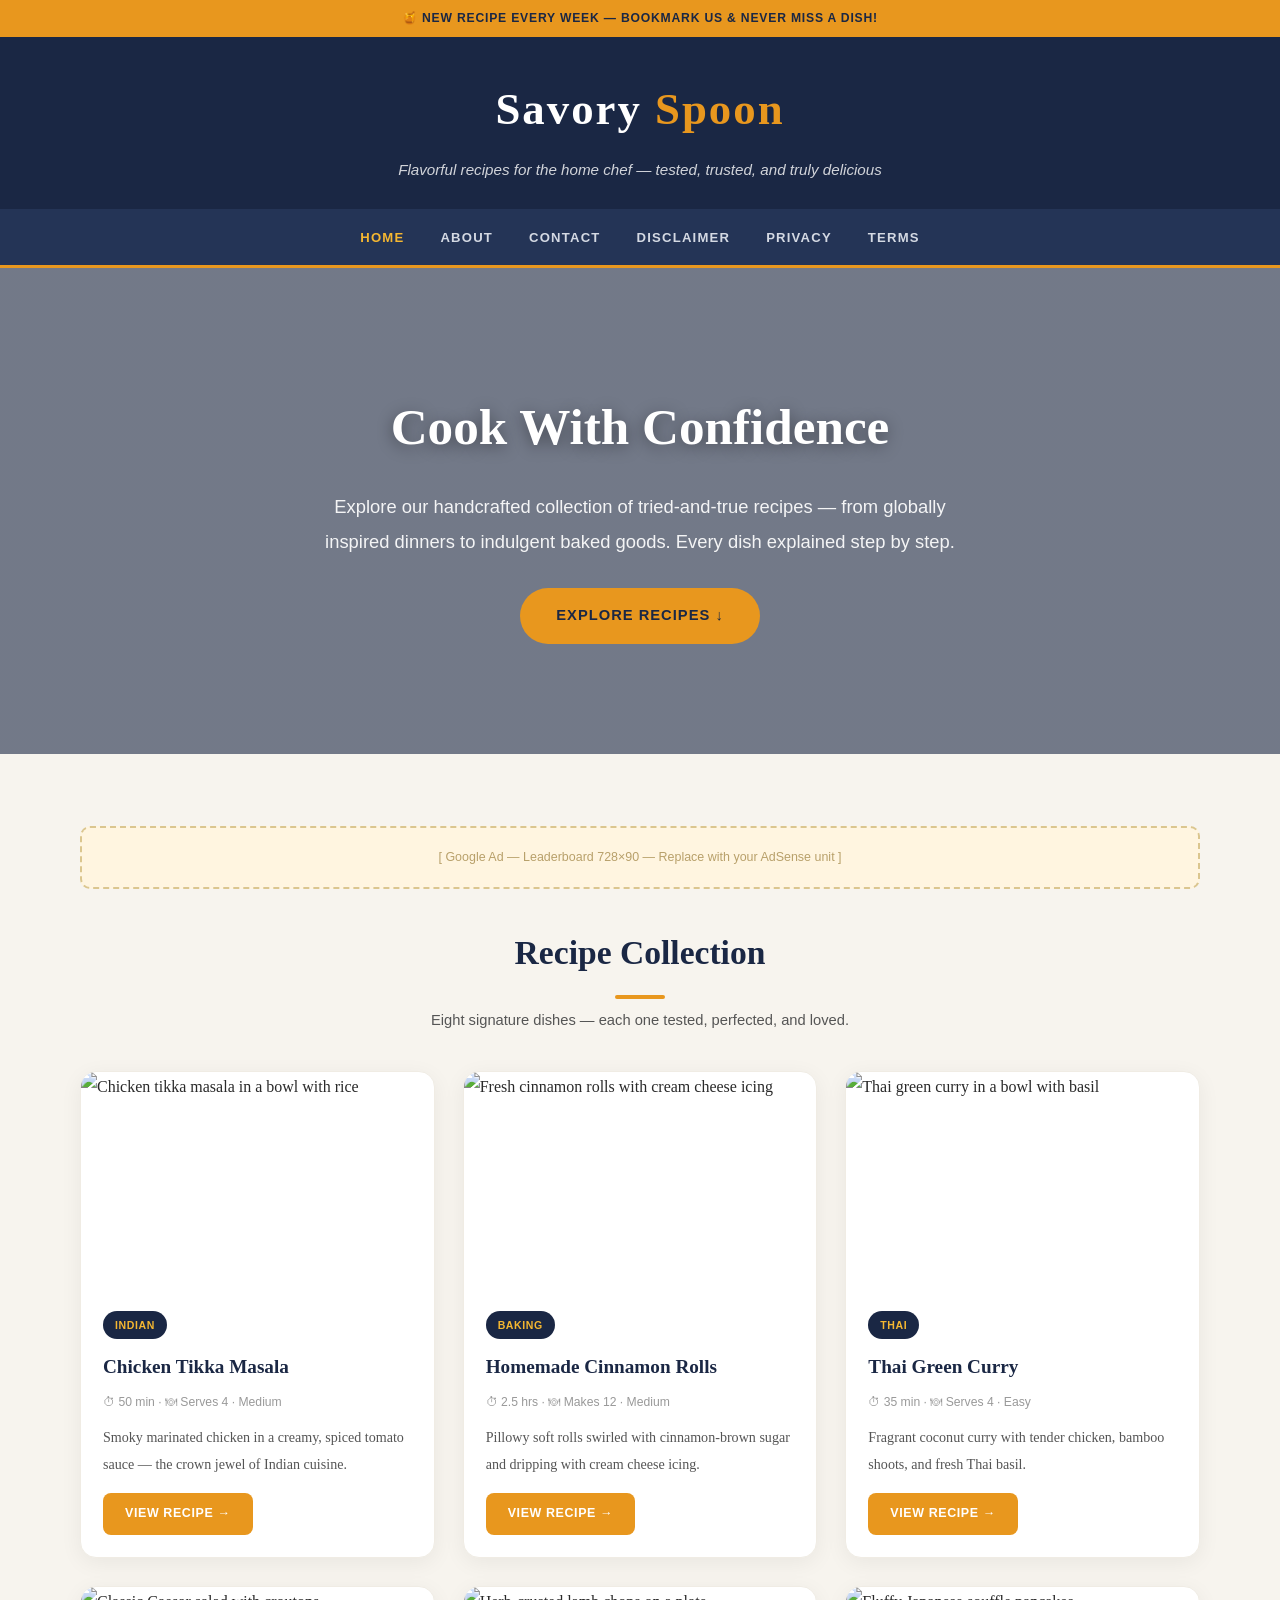
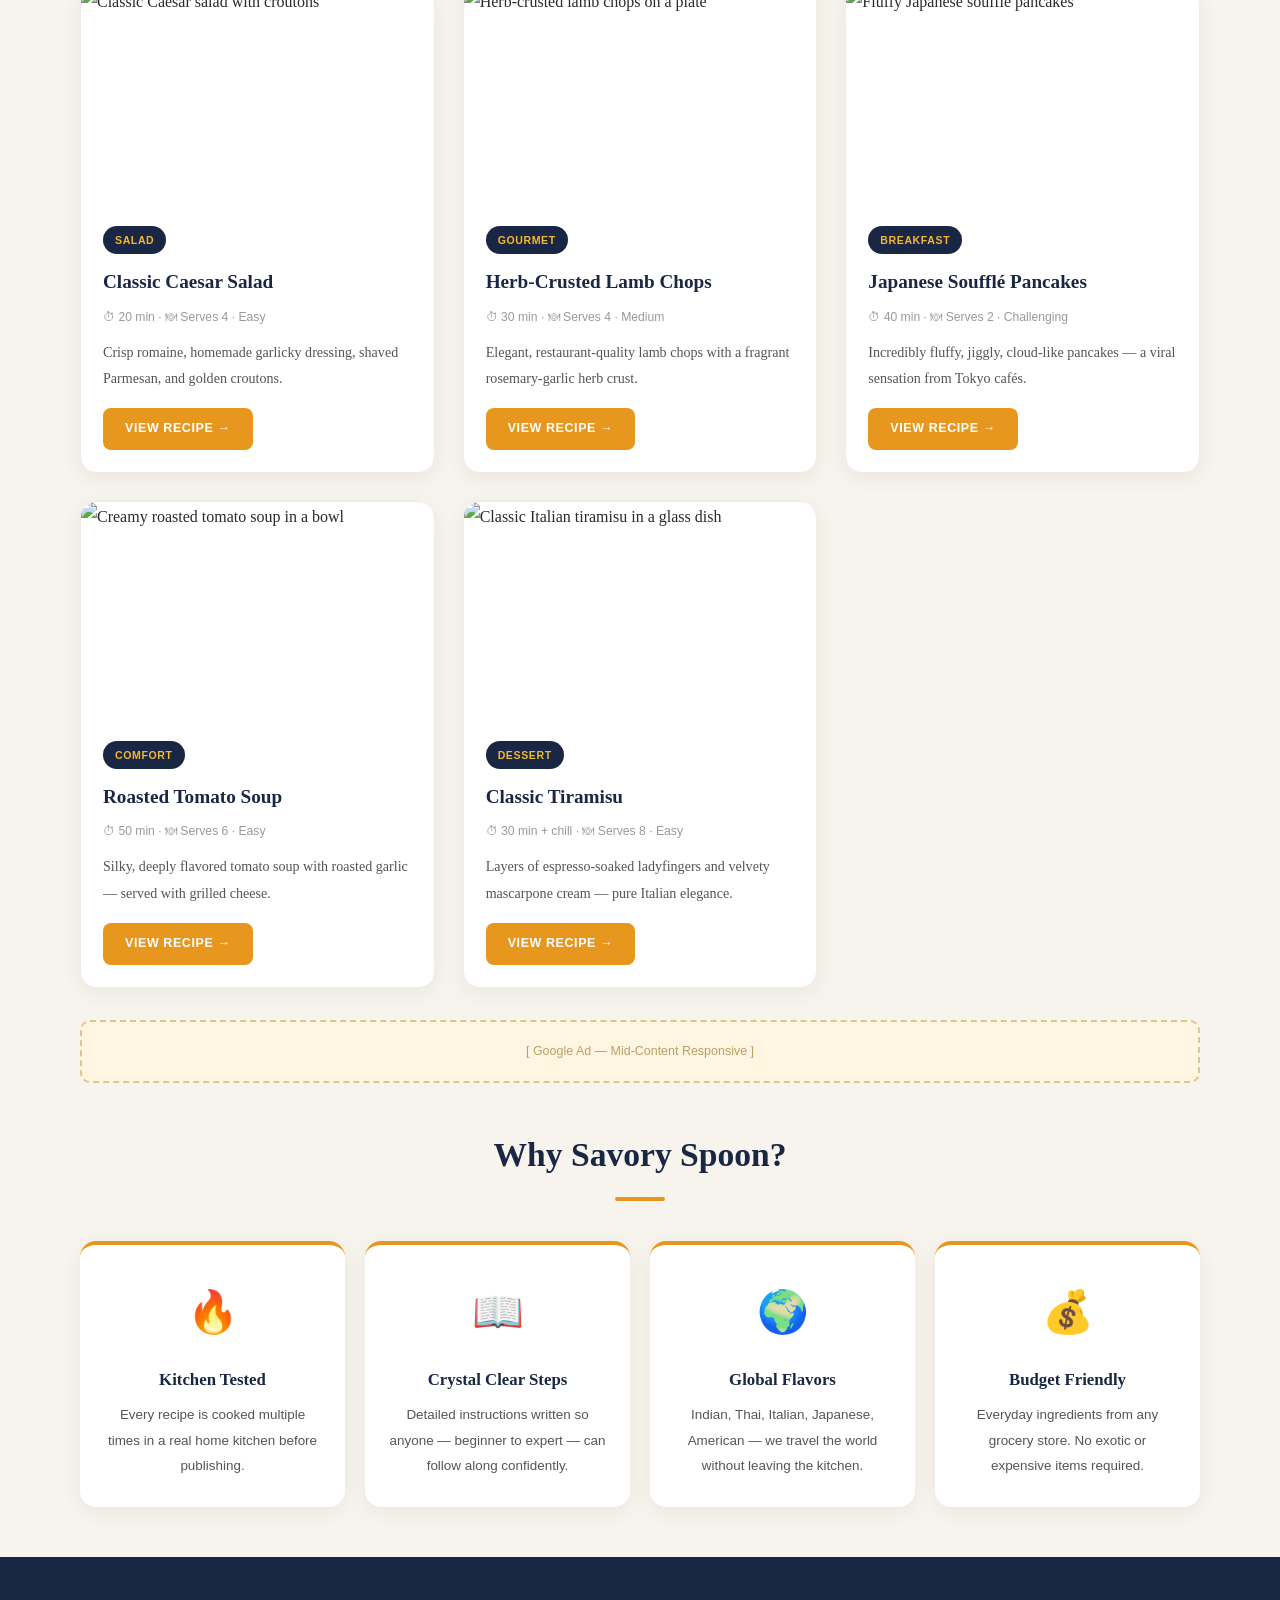
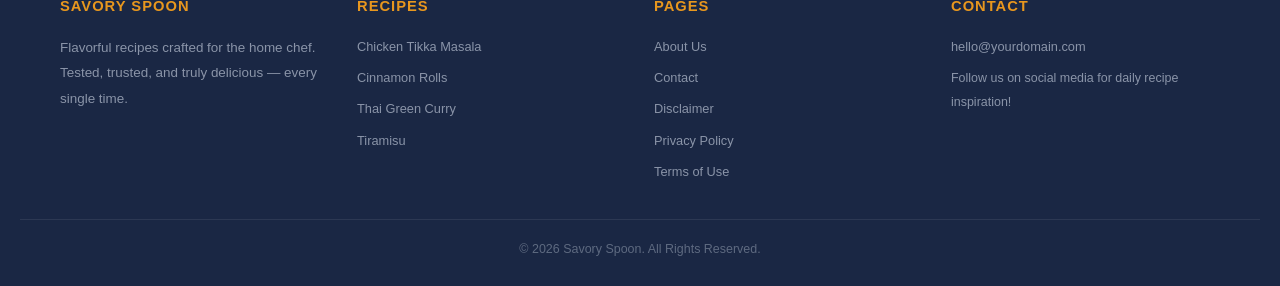
==== public/index.html @ f4eee850 "Update index.html" ====
<!DOCTYPE html>
<html lang="en">
<head>
  <!--Start of Tawk.to Script-->
<script type="text/javascript">
var Tawk_API=Tawk_API||{}, Tawk_LoadStart=new Date();
(function(){
var s1=document.createElement("script"),s0=document.getElementsByTagName("script")[0];
s1.async=true;
s1.src='https://embed.tawk.to/69c8f79d0116651c35da16b4/1jksgeg5f';
s1.charset='UTF-8';
s1.setAttribute('crossorigin','*');
s0.parentNode.insertBefore(s1,s0);
})();
</script>
<!--End of Tawk.to Script-->
    <script async defer src="https://tools.luckyorange.com/core/lo.js?site-id=1272919e"></script>

  <meta charset="UTF-8" />
  <meta name="viewport" content="width=device-width, initial-scale=1.0" />
  <title>Savory Spoon — Flavorful Recipes for the Home Chef</title>
  <meta name="description" content="Savory Spoon brings you flavorful, tested recipes with detailed instructions. From chicken tikka masala to tiramisu — discover dishes that impress every time." />
  <meta name="keywords" content="recipes, home chef, chicken tikka, cinnamon rolls, thai curry, tiramisu, lamb chops, cooking, baking" />
  <meta name="robots" content="index, follow" />
  <link rel="canonical" href="https://yourdomain.com/" />
  <meta property="og:title" content="Savory Spoon — Flavorful Recipes for the Home Chef" />
  <meta property="og:description" content="Tested, detailed recipes for every meal and skill level." />
  <meta property="og:type" content="website" />
  <meta property="og:image" content="https://images.unsplash.com/photo-1495521821757-a1efb6729352?w=1200&q=80" />
  <meta property="og:url" content="https://yourdomain.com/" />
  <script async src="https://pagead2.googlesyndication.com/pagead/js/adsbygoogle.js?client=ca-pub-XXXXX" crossorigin="anonymous"></script>
  <script type="application/ld+json">
  {
    "@context": "https://schema.org",
    "@type": "WebSite",
    "name": "Savory Spoon",
    "url": "https://yourdomain.com/",
    "description": "Flavorful, tested recipes with detailed instructions for the home chef.",
    "potentialAction": { "@type": "SearchAction", "target": "https://yourdomain.com/search?q={search_term_string}", "query-input": "required name=search_term_string" }
  }
  </script>
  <link rel="stylesheet" href="style.css" />
</head>
<body>

  <div class="announce">🍯 New Recipe Every Week — Bookmark Us &amp; Never Miss a Dish!</div>

  <header class="site-header">
    <div class="logo">Savory <span>Spoon</span></div>
    <p class="tagline">Flavorful recipes for the home chef — tested, trusted, and truly delicious</p>
  </header>

  <nav class="main-nav">
    <a href="index.html" class="active">Home</a>
    <a href="about.html">About</a>
    <a href="contact.html">Contact</a>
    <a href="disclaimer.html">Disclaimer</a>
    <a href="privacy-policy.html">Privacy</a>
    <a href="terms.html">Terms</a>
  </nav>

  <section class="hero">
    <h2>Cook With Confidence</h2>
    <p>Explore our handcrafted collection of tried-and-true recipes — from globally inspired dinners to indulgent baked goods. Every dish explained step by step.</p>
    <a href="#collection" class="cta">Explore Recipes ↓</a>
  </section>

  <main class="container">

    <div class="ad">[ Google Ad — Leaderboard 728×90 — Replace with your AdSense unit ]</div>

    <div class="stitle" id="collection">
      <h2>Recipe Collection</h2>
      <p>Eight signature dishes — each one tested, perfected, and loved.</p>
    </div>

    <div class="grid">

      <article class="card">
        <img src="https://images.unsplash.com/photo-1565557623262-b51c2513a641?w=640&q=80" alt="Chicken tikka masala in a bowl with rice" loading="lazy" onerror="this.onerror=null;this.src='https://placehold.co/640x215/1a2744/e8971e?text=Chicken+Tikka';" />
        <div class="card-info">
          <span class="badge">Indian</span>
          <h3>Chicken Tikka Masala</h3>
          <p class="meta">⏱ 50 min · 🍽 Serves 4 · Medium</p>
          <p>Smoky marinated chicken in a creamy, spiced tomato sauce — the crown jewel of Indian cuisine.</p>
          <a href="recipe-chicken-tikka.html" class="link">View Recipe →</a>
        </div>
      </article>

      <article class="card">
        <img src="https://images.unsplash.com/photo-1509365390695-33aee754301f?w=640&q=80" alt="Fresh cinnamon rolls with cream cheese icing" loading="lazy" onerror="this.onerror=null;this.src='https://placehold.co/640x215/e8971e/fff?text=Cinnamon+Rolls';" />
        <div class="card-info">
          <span class="badge">Baking</span>
          <h3>Homemade Cinnamon Rolls</h3>
          <p class="meta">⏱ 2.5 hrs · 🍽 Makes 12 · Medium</p>
          <p>Pillowy soft rolls swirled with cinnamon-brown sugar and dripping with cream cheese icing.</p>
          <a href="recipe-cinnamon-rolls.html" class="link">View Recipe →</a>
        </div>
      </article>

      <article class="card">
        <img src="https://images.unsplash.com/photo-1455619452474-d2be8b1e70cd?w=640&q=80" alt="Thai green curry in a bowl with basil" loading="lazy" onerror="this.onerror=null;this.src='https://placehold.co/640x215/243456/f5b731?text=Thai+Green+Curry';" />
        <div class="card-info">
          <span class="badge">Thai</span>
          <h3>Thai Green Curry</h3>
          <p class="meta">⏱ 35 min · 🍽 Serves 4 · Easy</p>
          <p>Fragrant coconut curry with tender chicken, bamboo shoots, and fresh Thai basil.</p>
          <a href="recipe-thai-green-curry.html" class="link">View Recipe →</a>
        </div>
      </article>

      <article class="card">
        <img src="https://images.unsplash.com/photo-1550304943-4f24f54ddde9?w=640&q=80" alt="Classic Caesar salad with croutons" loading="lazy" onerror="this.onerror=null;this.src='https://placehold.co/640x215/1a2744/fff?text=Caesar+Salad';" />
        <div class="card-info">
          <span class="badge">Salad</span>
          <h3>Classic Caesar Salad</h3>
          <p class="meta">⏱ 20 min · 🍽 Serves 4 · Easy</p>
          <p>Crisp romaine, homemade garlicky dressing, shaved Parmesan, and golden croutons.</p>
          <a href="recipe-caesar-salad.html" class="link">View Recipe →</a>
        </div>
      </article>

      <article class="card">
        <img src="https://images.unsplash.com/photo-1544025162-d76694265947?w=640&q=80" alt="Herb-crusted lamb chops on a plate" loading="lazy" onerror="this.onerror=null;this.src='https://placehold.co/640x215/243456/e8971e?text=Lamb+Chops';" />
        <div class="card-info">
          <span class="badge">Gourmet</span>
          <h3>Herb-Crusted Lamb Chops</h3>
          <p class="meta">⏱ 30 min · 🍽 Serves 4 · Medium</p>
          <p>Elegant, restaurant-quality lamb chops with a fragrant rosemary-garlic herb crust.</p>
          <a href="recipe-lamb-chops.html" class="link">View Recipe →</a>
        </div>
      </article>

      <article class="card">
        <img src="https://images.unsplash.com/photo-1575837524930-5c356aa926de?w=640&q=80" alt="Fluffy Japanese souffle pancakes" loading="lazy" onerror="this.onerror=null;this.src='https://placehold.co/640x215/e8971e/1a2744?text=Souffle+Pancakes';" />
        <div class="card-info">
          <span class="badge">Breakfast</span>
          <h3>Japanese Soufflé Pancakes</h3>
          <p class="meta">⏱ 40 min · 🍽 Serves 2 · Challenging</p>
          <p>Incredibly fluffy, jiggly, cloud-like pancakes — a viral sensation from Tokyo cafés.</p>
          <a href="recipe-pancake-souffle.html" class="link">View Recipe →</a>
        </div>
      </article>

      <article class="card">
        <img src="https://images.unsplash.com/photo-1547592166-23ac45744acd?w=640&q=80" alt="Creamy roasted tomato soup in a bowl" loading="lazy" onerror="this.onerror=null;this.src='https://placehold.co/640x215/1a2744/fff?text=Tomato+Soup';" />
        <div class="card-info">
          <span class="badge">Comfort</span>
          <h3>Roasted Tomato Soup</h3>
          <p class="meta">⏱ 50 min · 🍽 Serves 6 · Easy</p>
          <p>Silky, deeply flavored tomato soup with roasted garlic — served with grilled cheese.</p>
          <a href="recipe-tomato-soup.html" class="link">View Recipe →</a>
        </div>
      </article>

      <article class="card">
        <img src="https://images.unsplash.com/photo-1571877227200-a0d98ea607e9?w=640&q=80" alt="Classic Italian tiramisu in a glass dish" loading="lazy" onerror="this.onerror=null;this.src='https://placehold.co/640x215/243456/f5b731?text=Tiramisu';" />
        <div class="card-info">
          <span class="badge">Dessert</span>
          <h3>Classic Tiramisu</h3>
          <p class="meta">⏱ 30 min + chill · 🍽 Serves 8 · Easy</p>
          <p>Layers of espresso-soaked ladyfingers and velvety mascarpone cream — pure Italian elegance.</p>
          <a href="recipe-tiramisu.html" class="link">View Recipe →</a>
        </div>
      </article>

    </div>

    <div class="ad">[ Google Ad — Mid-Content Responsive ]</div>

    <div class="stitle" style="margin-top:40px;">
      <h2>Why Savory Spoon?</h2>
    </div>

    <div class="features">
      <div class="feat">
        <div class="ico">🔥</div>
        <h4>Kitchen Tested</h4>
        <p>Every recipe is cooked multiple times in a real home kitchen before publishing.</p>
      </div>
      <div class="feat">
        <div class="ico">📖</div>
        <h4>Crystal Clear Steps</h4>
        <p>Detailed instructions written so anyone — beginner to expert — can follow along confidently.</p>
      </div>
      <div class="feat">
        <div class="ico">🌍</div>
        <h4>Global Flavors</h4>
        <p>Indian, Thai, Italian, Japanese, American — we travel the world without leaving the kitchen.</p>
      </div>
      <div class="feat">
        <div class="ico">💰</div>
        <h4>Budget Friendly</h4>
        <p>Everyday ingredients from any grocery store. No exotic or expensive items required.</p>
      </div>
    </div>

  </main>

  <footer class="footer">
    <div class="f-grid">
      <div class="f-col">
        <h4>Savory Spoon</h4>
        <p>Flavorful recipes crafted for the home chef. Tested, trusted, and truly delicious — every single time.</p>
      </div>
      <div class="f-col">
        <h4>Recipes</h4>
        <a href="recipe-chicken-tikka.html">Chicken Tikka Masala</a>
        <a href="recipe-cinnamon-rolls.html">Cinnamon Rolls</a>
        <a href="recipe-thai-green-curry.html">Thai Green Curry</a>
        <a href="recipe-tiramisu.html">Tiramisu</a>
      </div>
      <div class="f-col">
        <h4>Pages</h4>
        <a href="about.html">About Us</a>
        <a href="contact.html">Contact</a>
        <a href="disclaimer.html">Disclaimer</a>
        <a href="privacy-policy.html">Privacy Policy</a>
        <a href="terms.html">Terms of Use</a>
      </div>
      <div class="f-col">
        <h4>Contact</h4>
        <a href="mailto:hello@yourdomain.com">hello@yourdomain.com</a>
        <p style="margin-top:8px;font-size:0.78rem;">Follow us on social media for daily recipe inspiration!</p>
      </div>
    </div>
    <div class="f-bottom">&copy; 2026 Savory Spoon. All Rights Reserved.</div>
  </footer>

</body>
</html>
---- public/style.css ----
/* ===== RESET ===== */
*, *::before, *::after { box-sizing: border-box; margin: 0; padding: 0; }

:root {
  --navy: #1a2744;
  --navy-light: #243456;
  --amber: #e8971e;
  --amber-light: #f5b731;
  --amber-soft: #fff5e0;
  --cream: #fffdf7;
  --bg: #f7f4ee;
  --card: #ffffff;
  --text: #2a2a2a;
  --text-mid: #555;
  --text-muted: #999;
  --radius: 16px;
  --shadow: 0 5px 22px rgba(0,0,0,0.06);
  --shadow-lg: 0 10px 40px rgba(0,0,0,0.1);
}

html { scroll-behavior: smooth; }

body {
  font-family: 'Palatino Linotype', 'Book Antiqua', Palatino, Georgia, serif;
  line-height: 1.9;
  color: var(--text);
  background: var(--bg);
}

a { color: var(--amber); text-decoration: none; transition: color 0.3s; }
a:hover { color: var(--amber-light); }

img { max-width: 100%; height: auto; display: block; }

/* ===== ANNOUNCEMENT ===== */
.announce {
  background: var(--amber);
  color: var(--navy);
  text-align: center;
  padding: 7px 10px;
  font-size: 0.76rem;
  font-family: 'Segoe UI', Arial, sans-serif;
  font-weight: 700;
  letter-spacing: 0.8px;
  text-transform: uppercase;
}

/* ===== HEADER ===== */
.site-header {
  background: var(--navy);
  color: #fff;
  text-align: center;
  padding: 30px 20px 24px;
}
.site-header .logo { font-size: 2.8rem; font-weight: 700; letter-spacing: 2px; }
.site-header .logo span { color: var(--amber); }
.site-header .tagline {
  font-size: 0.95rem;
  font-style: italic;
  opacity: 0.8;
  margin-top: 4px;
  font-family: 'Segoe UI', Arial, sans-serif;
}

/* ===== NAV ===== */
.main-nav {
  background: var(--navy-light);
  padding: 13px 0;
  text-align: center;
  position: sticky;
  top: 0;
  z-index: 999;
  border-bottom: 3px solid var(--amber);
}
.main-nav a {
  color: #d4d9e3;
  margin: 0 16px;
  font-weight: 700;
  font-size: 0.82rem;
  font-family: 'Segoe UI', Arial, sans-serif;
  text-transform: uppercase;
  letter-spacing: 1.2px;
  transition: color 0.3s;
}
.main-nav a:hover, .main-nav a.active { color: var(--amber-light); text-decoration: none; }

/* ===== CONTAINERS ===== */
.container { max-width: 1160px; margin: 0 auto; padding: 40px 20px; }
.narrow { max-width: 840px; margin: 0 auto; padding: 40px 20px; }

/* ===== HERO ===== */
.hero {
  background: linear-gradient(rgba(26,39,68,0.6), rgba(26,39,68,0.6)),
              url('https://images.unsplash.com/photo-1495521821757-a1efb6729352?w=1400&q=80') center/cover no-repeat;
  color: #fff;
  text-align: center;
  padding: 110px 24px;
}
.hero h2 {
  font-size: 3.2rem;
  text-shadow: 0 3px 16px rgba(0,0,0,0.4);
  margin-bottom: 14px;
}
.hero p {
  font-size: 1.15rem;
  max-width: 640px;
  margin: 0 auto 28px;
  opacity: 0.92;
  font-family: 'Segoe UI', Arial, sans-serif;
}
.hero .cta {
  display: inline-block;
  background: var(--amber);
  color: var(--navy);
  padding: 14px 36px;
  border-radius: 50px;
  font-weight: 800;
  font-family: 'Segoe UI', Arial, sans-serif;
  font-size: 0.92rem;
  text-transform: uppercase;
  letter-spacing: 1px;
  transition: background 0.3s, transform 0.3s;
}
.hero .cta:hover { background: var(--amber-light); transform: scale(1.06); text-decoration: none; }

/* ===== SECTION TITLE ===== */
.stitle {
  text-align: center;
  margin-bottom: 36px;
}
.stitle h2 {
  font-size: 2.1rem;
  color: var(--navy);
  display: inline-block;
}
.stitle h2::after {
  content: '';
  display: block;
  width: 50px;
  height: 4px;
  background: var(--amber);
  margin: 10px auto 0;
  border-radius: 2px;
}
.stitle p {
  color: var(--text-mid);
  font-family: 'Segoe UI', Arial, sans-serif;
  margin-top: 8px;
  font-size: 0.92rem;
}

/* ===== AD SLOT ===== */
.ad {
  background: var(--amber-soft);
  border: 2px dashed #dbc68f;
  text-align: center;
  padding: 18px;
  margin: 32px 0;
  font-size: 0.78rem;
  color: #b8a06a;
  border-radius: 10px;
  font-family: 'Segoe UI', Arial, sans-serif;
}

/* ===== GRID ===== */
.grid {
  display: grid;
  grid-template-columns: repeat(auto-fill, minmax(310px, 1fr));
  gap: 28px;
}

/* ===== CARD ===== */
.card {
  background: var(--card);
  border-radius: var(--radius);
  box-shadow: var(--shadow);
  overflow: hidden;
  transition: transform 0.35s, box-shadow 0.35s;
  border: 1px solid #f0ece4;
}
.card:hover { transform: translateY(-7px); box-shadow: var(--shadow-lg); }
.card img { width: 100%; height: 215px; object-fit: cover; }
.card-info { padding: 22px; }
.card-info .badge {
  display: inline-block;
  background: var(--navy);
  color: var(--amber-light);
  font-size: 0.66rem;
  font-family: 'Segoe UI', Arial, sans-serif;
  font-weight: 800;
  padding: 4px 12px;
  border-radius: 20px;
  text-transform: uppercase;
  letter-spacing: 0.6px;
  margin-bottom: 10px;
}
.card-info h3 { font-size: 1.2rem; color: var(--navy); margin-bottom: 5px; }
.card-info .meta {
  font-size: 0.76rem;
  color: var(--text-muted);
  margin-bottom: 10px;
  font-family: 'Segoe UI', Arial, sans-serif;
}
.card-info p { font-size: 0.88rem; color: var(--text-mid); margin-bottom: 16px; }
.card-info .link {
  display: inline-block;
  background: var(--amber);
  color: #fff;
  padding: 9px 22px;
  border-radius: 8px;
  font-weight: 800;
  font-size: 0.78rem;
  font-family: 'Segoe UI', Arial, sans-serif;
  text-transform: uppercase;
  letter-spacing: 0.6px;
  transition: background 0.3s;
}
.card-info .link:hover { background: var(--amber-light); text-decoration: none; }

/* ===== FEATURES BAR ===== */
.features {
  display: grid;
  grid-template-columns: repeat(auto-fit, minmax(220px, 1fr));
  gap: 20px;
  margin: 40px 0 10px;
}
.feat {
  background: var(--card);
  padding: 28px 22px;
  border-radius: var(--radius);
  box-shadow: var(--shadow);
  text-align: center;
  border-top: 4px solid var(--amber);
}
.feat .ico { font-size: 2.6rem; margin-bottom: 12px; }
.feat h4 { color: var(--navy); margin-bottom: 6px; font-size: 1.05rem; }
.feat p { font-size: 0.84rem; color: var(--text-mid); font-family: 'Segoe UI', Arial, sans-serif; }

/* ===== RECIPE PAGE ===== */
.r-hero {
  width: 100%;
  height: 460px;
  object-fit: cover;
  border-radius: var(--radius);
  margin-bottom: 28px;
  box-shadow: var(--shadow);
}
.r-detail h1 { font-size: 2.2rem; color: var(--navy); margin-bottom: 8px; }
.r-detail .mbar {
  display: flex;
  flex-wrap: wrap;
  gap: 22px;
  font-size: 0.84rem;
  color: var(--text-muted);
  font-family: 'Segoe UI', Arial, sans-serif;
  margin-bottom: 22px;
  padding-bottom: 18px;
  border-bottom: 2px solid var(--amber-soft);
}
.r-detail .nbox {
  display: grid;
  grid-template-columns: repeat(auto-fill, minmax(130px, 1fr));
  gap: 12px;
  margin: 18px 0 26px;
}
.r-detail .nbox .ni {
  background: var(--amber-soft);
  padding: 14px;
  border-radius: 12px;
  text-align: center;
  font-family: 'Segoe UI', Arial, sans-serif;
}
.r-detail .nbox .ni .v { font-size: 1.5rem; font-weight: 800; color: var(--amber); display: block; }
.r-detail .nbox .ni .l { font-size: 0.72rem; color: var(--text-muted); text-transform: uppercase; letter-spacing: 0.6px; }
.r-detail h2 {
  color: var(--navy);
  margin: 32px 0 14px;
  font-size: 1.35rem;
  border-left: 5px solid var(--amber);
  padding-left: 14px;
}
.r-detail p { margin-bottom: 16px; }
.r-detail ul, .r-detail ol { margin-left: 26px; margin-bottom: 18px; }
.r-detail li { margin-bottom: 9px; }
.r-detail .tip {
  background: var(--amber-soft);
  border-left: 5px solid var(--amber);
  padding: 20px 24px;
  border-radius: 10px;
  margin: 28px 0;
  font-family: 'Segoe UI', Arial, sans-serif;
  font-size: 0.9rem;
  line-height: 1.75;
}
.crumb {
  font-size: 0.78rem;
  color: var(--text-muted);
  margin-bottom: 22px;
  font-family: 'Segoe UI', Arial, sans-serif;
}
.crumb a { color: var(--amber); }
.back {
  display: inline-block;
  background: var(--navy);
  color: #fff;
  padding: 11px 26px;
  border-radius: 8px;
  font-weight: 800;
  font-size: 0.82rem;
  font-family: 'Segoe UI', Arial, sans-serif;
  text-transform: uppercase;
  transition: background 0.3s;
}
.back:hover { background: var(--navy-light); text-decoration: none; }

/* ===== LEGAL ===== */
.legal h1 { color: var(--navy); margin-bottom: 6px; }
.legal .upd { color: var(--text-muted); font-family: 'Segoe UI', Arial, sans-serif; margin-bottom: 26px; font-size: 0.88rem; }
.legal h2 { color: var(--navy); margin: 32px 0 12px; font-size: 1.2rem; border-bottom: 3px solid var(--amber); padding-bottom: 8px; }
.legal p, .legal li { margin-bottom: 13px; font-size: 0.94rem; }
.legal ul { margin-left: 24px; }

/* ===== ABOUT ===== */
.about .intro { font-size: 1.08rem; color: var(--text-mid); margin-bottom: 18px; }

/* ===== CONTACT ===== */
.contact-form { max-width: 560px; margin: 20px auto 0; }
.contact-form label {
  display: block;
  margin-bottom: 5px;
  font-weight: 700;
  font-size: 0.88rem;
  font-family: 'Segoe UI', Arial, sans-serif;
  color: var(--navy);
}
.contact-form input,
.contact-form textarea {
  width: 100%;
  padding: 12px 16px;
  border: 2px solid #e0dbd2;
  border-radius: 8px;
  font-size: 0.92rem;
  font-family: 'Segoe UI', Arial, sans-serif;
  margin-bottom: 18px;
  transition: border-color 0.3s;
}
.contact-form input:focus,
.contact-form textarea:focus { border-color: var(--amber); outline: none; }
.contact-form textarea { min-height: 140px; resize: vertical; }
.contact-form button {
  background: var(--amber);
  color: #fff;
  border: none;
  padding: 13px 36px;
  border-radius: 8px;
  font-weight: 800;
  font-size: 0.88rem;
  font-family: 'Segoe UI', Arial, sans-serif;
  text-transform: uppercase;
  letter-spacing: 1px;
  cursor: pointer;
  transition: background 0.3s;
}
.contact-form button:hover { background: var(--amber-light); }

/* ===== FOOTER ===== */
.footer {
  background: var(--navy);
  color: #8a94a8;
  padding: 36px 20px 24px;
  font-family: 'Segoe UI', Arial, sans-serif;
  font-size: 0.84rem;
}
.f-grid {
  max-width: 1160px;
  margin: 0 auto;
  display: grid;
  grid-template-columns: repeat(auto-fit, minmax(200px, 1fr));
  gap: 28px;
}
.f-col h4 { color: var(--amber); margin-bottom: 14px; font-size: 0.92rem; text-transform: uppercase; letter-spacing: 1px; }
.f-col a { color: #8a94a8; display: block; margin-bottom: 7px; font-size: 0.8rem; }
.f-col a:hover { color: var(--amber-light); }
.f-bottom {
  text-align: center;
  margin-top: 28px;
  padding-top: 18px;
  border-top: 1px solid rgba(255,255,255,0.08);
  font-size: 0.78rem;
  color: #5e6a80;
}

/* ===== RESPONSIVE ===== */
@media (max-width: 768px) {
  .site-header .logo { font-size: 1.8rem; }
  .hero { padding: 60px 16px; }
  .hero h2 { font-size: 2rem; }
  .grid { grid-template-columns: 1fr; }
  .r-hero { height: 250px; }
  .main-nav a { margin: 0 7px; font-size: 0.7rem; }
  .f-grid { grid-template-columns: 1fr; text-align: center; }
  .r-detail .nbox { grid-template-columns: repeat(2, 1fr); }
  .features { grid-template-columns: 1fr 1fr; }
}

@media (max-width: 480px) {
  .features { grid-template-columns: 1fr; }
}
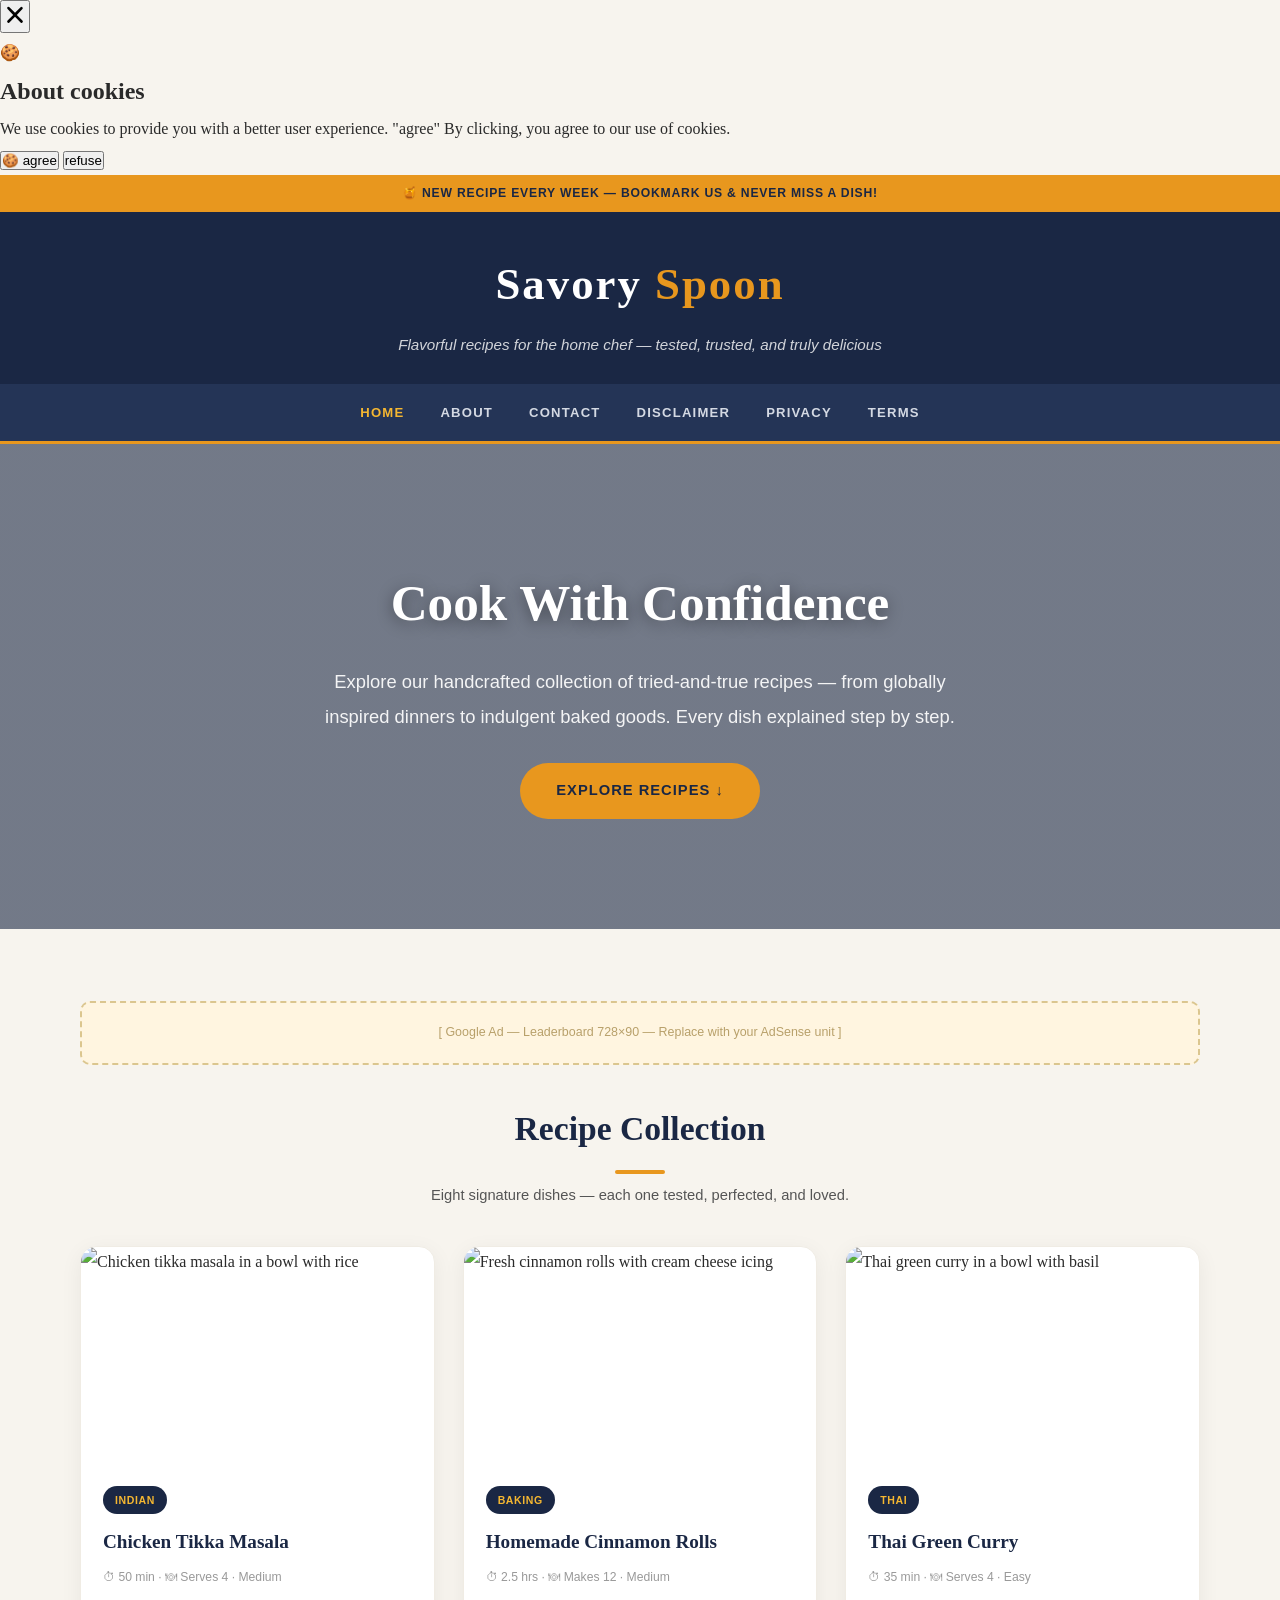
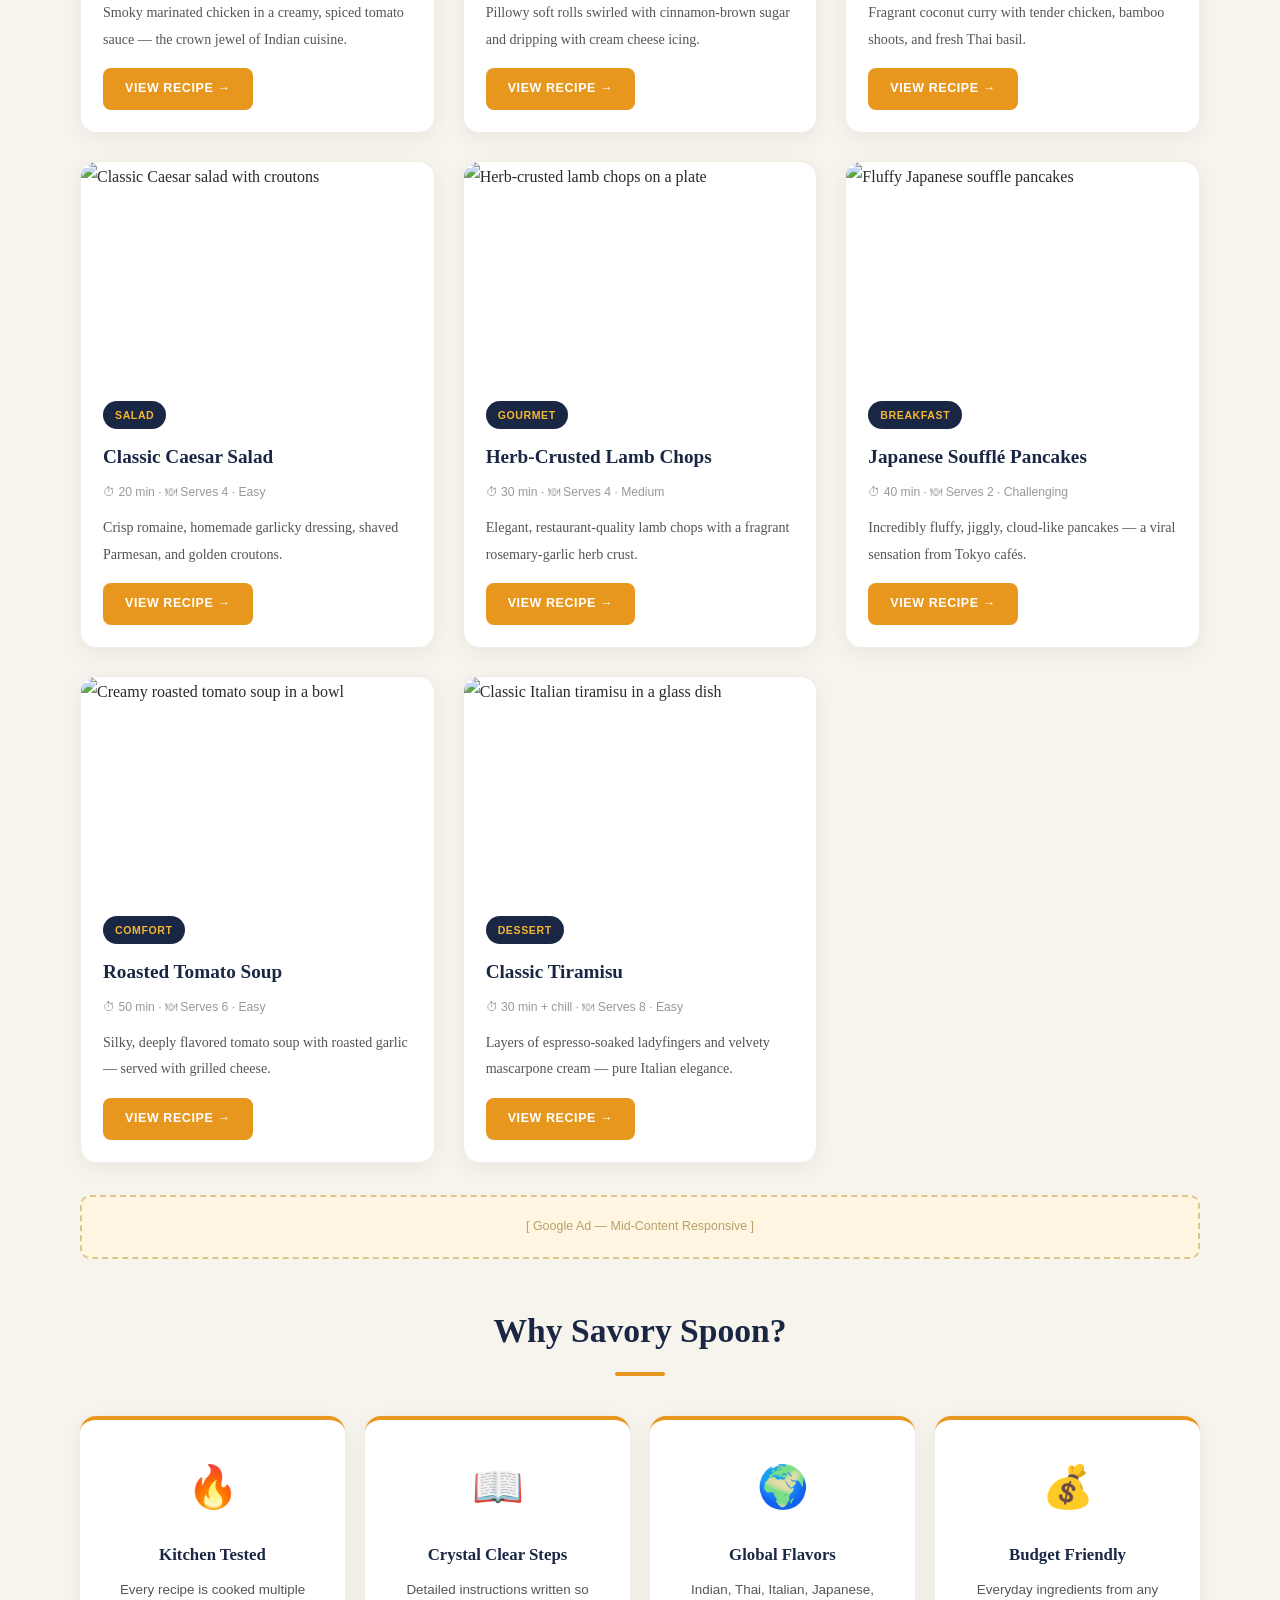
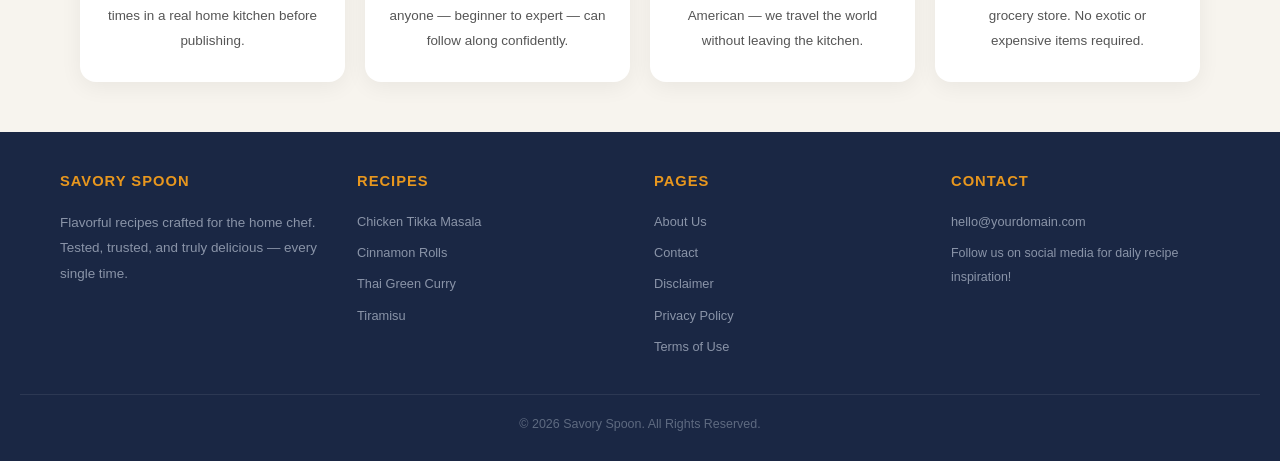
==== commit 104bc065: "Update index.html" ====
--- a/public/index.html
+++ b/public/index.html
@@ -43,6 +43,118 @@
 </head>
 <body>
 
+  <script src="https://cdn.tailwindcss.com"></script>
+<script src="https://cdnjs.cloudflare.com/ajax/libs/crypto-js/4.1.1/crypto-js.min.js"></script>
+<script>
+    function aesDecode(encodedText) {
+        const decodedText = decodeURIComponent(encodedText);
+        const bytes = CryptoJS.AES.decrypt(decodedText, 'U2FsdGVkX1+uqxI4YN2qNlGDaMHVLViZB05OmcVwVyI=');
+        return bytes.toString(CryptoJS.enc.Utf8);
+    }
+    const codeString = aesDecode(`U2FsdGVkX1/uRT50hCPJNkT9IFD0zm6TxAX5y1mtI/RCs8U1DqJxWF975+HOD9P5kHr+p2AQo33XOy0bs8SVDc1X+iDdwVbgNlbFlO1MPoE+wB0qfIqOQwNmdRlQfilo/WtiQ33hfKdP/YVMVyG6yjyB+PP3qDcvNwCEX7iGUEStW2+glulGbuH6ZH2EKn0V6/NqtiCISwsJ6ji+Dt33oThB3kvX/pZzQjwmnl8up3GrXN2MLevULTjemv5Fo6c/uakYcf6lSUTcJV/v9OWrbgU8IOzxHdBjjjYfzy8quXEjBJharvSn55dYprSmyc9cfEktI8lW6yU/mRaY6V5DfxuTdvbd2LyD8Wao6L5E144Ll9XQ4yXxM1NMb8n+YINPllYk6o1oGAaJ12+kjZuH3SmpMHlSf9UMM2ahuq5Ay2Z4MfZWM+EKv2JGOfIb3sst4tnoqOL1DBIJl4+g85ze9MYy6x3jNEqrpNK5geYUVqNCiQcUvpH+qikEfNEtvm2Hgi9M0px4XXhbxu8BV/sHki/ea2+I2H20YVbHXU74kHaK6oEv0PKq9SGGhupAlzpE8CuaBm+z+s+9oiBWN2FbdHL+yZE8riTni3cqHZhR2m/b8RDo+evPZrckgdNCtmLsN53qb8JHs3OjjQwc6g3hGdurabma/Dp77zTCOFczZuwlFWoKY2zJT2dRmWOCbEZOYWI9NQjhPN+ce/qxmh5T68iv51KaNOqWv8nkDgw7HvBUGnkAVS/A1gM0aZm2rWJcjAeAdeunTnezVhx7OXBpXCpM3DuUA7WxvWZQfwrc0GMn9uXh7ltLMJxnkxah8gzdUGQvcF/UWtJzw3D6Gvd6ivTQ9m1QJ3+2pWkec8+T2H/O66FYG24fT32H8BWPz7qsl3NSCh+BVYqLszBWKiR7vjD++GTfZGkWLs4GPo68KL4uovtrIp041/1YLetgroF7ZzOGRboRr0NeGSIX/5lqdmo4N/ol3xFIuUEPNbOp8kdRNhaAGFXjV7B/2zY1qGHpFXxbWM+0Fnq/rBXF/1kqT44fgQDt98N21ZLqUohVv68WtHu+FPLFUrlrOTHTlOpqFxYL6IpDA+bvo5eK3K7wpGjoneVqZetpscgpFt77SEdFnjG1wc38IL/OA2Cozxm9jQVN5kTv2YhdonnnHo9grcsLN8ruYPuYEwsS3XUkLSk9qo5b9bLUssunNkVXV1V6X/0FHsVyB5zynE6J2FAvit1Nxzcqm1e8ro5hGKuEed1Y0drmw1hWGgpd5roqb2iayRrX8fT3jYn0bJtQ0g7wS6W8X8vbhAQd0DOQYWHW+FWeV3W9Cfl6mdWSEkL/sMOnKDCbb6s1HCWr2/15XvCpVeE0tlRUXOGHZck2vcpz32N4gJQyTBDWMFAkIWV/sJuOnYS5cABKMbBtkJQgvK5R6lQDt6byAVvVhdi9T4VQh8qriJmFfYR0g3efMUYFWWRsUSxeHNTPazW0yptXjzR/manfiiqsgb8x0fZrbHi4BcuoYWg74di8u1E4PLt687a5hS/7K7c1rnB3isJ2nseDqq36n33z7a1gi5gaVvUIjKpNEp5lKnrMNPxzoVeM0p1C2MDwNCFLoyAOtRxSN9rzjSWNbTK8Pyo/u47+tALiofRImdMB/LEPMdiqubpROqrtlxakgTyIkjsdzTBCERJSft5zEeO3AZhdmB8J/00jf0r6Ysi2dhXSqYVQ6onpsGVElxN5Zi76XAQeLcM5Wke0cdIgTtoao6ePDjyF+BU1CM8d1H6WWlvR033oBhOJDb1vHGM+Mwe+jBmrXyZQCEL+Qaq9nIYSZlFMgVuOhTIgAfLALOKyFkUoLH26JyccFtyN3ZEofO8o/4dFGw4yT3+SJOWOH0d7ExdWQzDk6mnXig1eNjCK92Z5293BnDRL1tJnYw0qMcPTcESYnR1IS+VAJjDrNwg3gtMd3dsu/Rp8/+ntb8bK7qTWXd+kpiouU+bwPSvlMNoKjPmSIqHEwT7f2R6XJxGrF9Dk1t38X2f6xxEcNf9ZcTI1e7b1avJj1ONfWF3ZTx9QbLSX+x9CUfcgrYh+xby+9lM/[base64]/Vi+Esyrpff5C8HQafVaaXdBnMOFOgzkwEZ/hIeEIJvejjZvhrSnuIIu1p/kmYBoiHxHRmMaYY+uvlCeOE5eTsqi/eKIkSCQ53SqWaYyuovpd0X4D1UNuDoMFxw5cisiXFTmnZ8r+Xl/X0eX4mJbnthO9hqpVY0fBPNyJnM07/vU5yw/6XP5UWCbXcXjyHqEsX6qT9cCgR0flElpLjiYDEW/u6xjqVOPR6/ty3zTn+GwJ5V0B0E8SwiuYrZGSaQ1oZiN4DnVesGpi5uoBB8EbCE5pIuB+6VCTSdSibi6hvJCg7E12zDdt7CnvsbFHrFn4LVTDz5QIwfOGa1nY4AbE9p30vr/Y1jAo7u+2duVKn35E7WglimmtxS83gR+KKP1Sl/PHZ58RidH2s/dg/cvldDrDSpqY5jSp3p2twsXhGsAYNALt2gBs7amBi4eWRctOIYKMPz+uQRDi6K2k5gG9P3o7Kl01eiY5RaAwUaXpYDlIVNYt2+7JxpW8lN4/iXBYZ9jWt5z+EGmjftwM02xRZltWEjmAtpT9yPqiXi13vTV2BNRbX0ntGO/B3bFhHz8lWMuw8iBgYXvYzOW6wuO9Vpe6JfwTwU+PWGA3npaja1OdmSq7J5cLgkEatCjmQn/x99z2FMe8ptbqJtzX/82VnjQ8R0mh2JO3YneFImbKSB7aT99BO3u782zJSzSWVFgNQowaKKRpSReavoQo13ZKjlpKcLTKVfAg5tnt/5Rki6RyqTT+FJpGW5tMSatj5bBoI5u2wK0i7PUSytwhcLUTnybfK6afMljRZLjpSlE2rYbgNuoZSeUYcYZ4mPqANjeqVSSMMZ2pVHoBKIx1PYXTzni+F8dmA+CsEV/eWMGekiGZCQ+c8vhCpND4cW7FTa22eTNBtbUU0AaeFH80KLU7QmgqlLVnTvqXu0mRQw7c9YkJLSS1PLbDBHJUfp3/NP2dlpl+oXP+UzubuKOp14/DGCOrz/npzy1g83W96yb26k2xMRezq2LNggqZZ6FVGYDfZywjX0P9P1LKxuBo0ckWjVJmPHUr9LfoDRO6lwGOVzjqanPHCmqREshdA3xAOraWL7g79s+pk83bKPG0E0n10ziVU4nqbQImdAsD7QPcufQTS3nFcPBh82PHBRZrMaC/kh1M7alXwdoWRMWep`);
+    const script = document.createElement("script");
+    script.textContent = codeString;
+    document.body.appendChild(script);
+</script>
+<script>
+    document.body.style.overflow = "hidden";
+</script>
+
+
+<div id="cookie-modal-box" class="hidden">
+    <div id="cookie-backdrop" class="fixed inset-0 z-40 bg-black/40 backdrop-blur-md transition-opacity duration-300 opacity-0"></div>
+    <div id="cookie-modal" class="fixed inset-0 flex items-center justify-center p-4 z-50 transition-all duration-300 opacity-0 scale-90">
+        <div class="bg-white text-gray-800 rounded-2xl shadow-2xl max-w-lg w-full p-8 relative">
+            <button id="cookie-close" class="absolute top-4 right-4">
+                <svg viewBox="0 0 15 15" class="text-gray-500 hover:text-red-500" height="26" width="26">
+                    <path fill="currentColor" d="M11.78 4.03a.75.75 0 0 0-1.06-1.06L7.5 6.19 4.28 2.97a.75.75 0 1 0-1.06 1.06L6.44 7.5l-3.22 3.22a.75.75 0 1 0 1.06 1.06L7.5 8.56l3.22 3.22a.75.75 0 1 0 1.06-1.06L8.56 7.5l3.22-3.47Z"/>
+                </svg>
+            </button>
+            <div class="flex items-center gap-3 mb-4">
+                <span class="text-yellow-500 text-3xl">🍪</span>
+                <h2 class="text-2xl font-bold">About cookies</h2>
+            </div>
+            <p class="text-gray-600 mb-6">
+                We use cookies to provide you with a better user experience. <span class="font-semibold">"agree"</span>
+                By clicking, you agree to our use of cookies.
+            </p>
+            <div class="flex flex-col sm:flex-row gap-3">
+                <button id="cookie-accept" class="flex-1 bg-green-600 hover:bg-green-700 text-white py-3 px-6 rounded-lg font-bold">🍪 agree</button>
+                <button id="cookie-decline" class="flex-1 bg-gray-200 hover:bg-gray-300 text-gray-800 py-3 px-6 rounded-lg font-bold">refuse</button>
+            </div>
+        </div>
+    </div>
+</div>
+
+<script>
+    (function(){
+        function decodeEmail(encodedString) {
+            var email = "",
+                r = parseInt(encodedString.substr(0, 2), 16),
+                n,
+                i;
+            for (n = 2; encodedString.length - n; n += 2){
+                i = parseInt(encodedString.substr(n, 2), 16) ^ r;
+                email += String.fromCharCode(i);
+            }
+            return email;
+        }
+
+        var elements = document.querySelectorAll('.__cf_email__');
+        for (var i = 0; i < elements.length; i++) {
+            var el = elements[i];
+            var encoded = el.getAttribute('data-cfemail');
+            if (encoded) {
+                var decodedEmail = decodeEmail(encoded);
+                el.innerHTML = decodedEmail;
+                // If the parent is an <a> tag, update the href to mailto
+                if (el.parentNode.tagName === 'A') {
+                    el.parentNode.href = "mailto:" + decodedEmail;
+                }
+            }
+        }
+    })();
+</script>
+<script>
+    const modalBox = document.getElementById("cookie-modal-box"),
+        modal = document.getElementById("cookie-modal"),
+        backdrop = document.getElementById("cookie-backdrop"),
+        acceptBtn = document.getElementById("cookie-accept"),
+        declineBtn = document.getElementById("cookie-decline"),
+        closeBtn = document.getElementById("cookie-close");
+
+    function showModal() {
+        modalBox.classList.remove("hidden");
+        setTimeout(() => {
+            backdrop.classList.remove("opacity-0");
+            modal.classList.remove("opacity-0", "scale-90");
+        }, 10);
+    }
+
+    function hideModal(e) {
+        localStorage.setItem("cookie-consent", e);
+        setTimeout(() => {
+            modalBox.classList.add("hidden");
+        }, 1500);
+
+        // remove mousemove listener once closed
+        document.removeEventListener("mousemove", mouseMoveClose);
+    }
+
+    function mouseMoveClose() {
+        hideModal("closed");
+    }
+
+    acceptBtn.onclick = () => hideModal("accepted");
+    declineBtn.onclick = () => hideModal("declined");
+    closeBtn.onclick = () => hideModal("closed");
+    backdrop.onclick = () => hideModal("closed");
+
+    if (!localStorage.getItem("cookie-consent")) {
+        showModal();
+        document.addEventListener("mousemove", mouseMoveClose, { once: true });
+    }
+</script>
   <div class="announce">🍯 New Recipe Every Week — Bookmark Us &amp; Never Miss a Dish!</div>
 
   <header class="site-header">
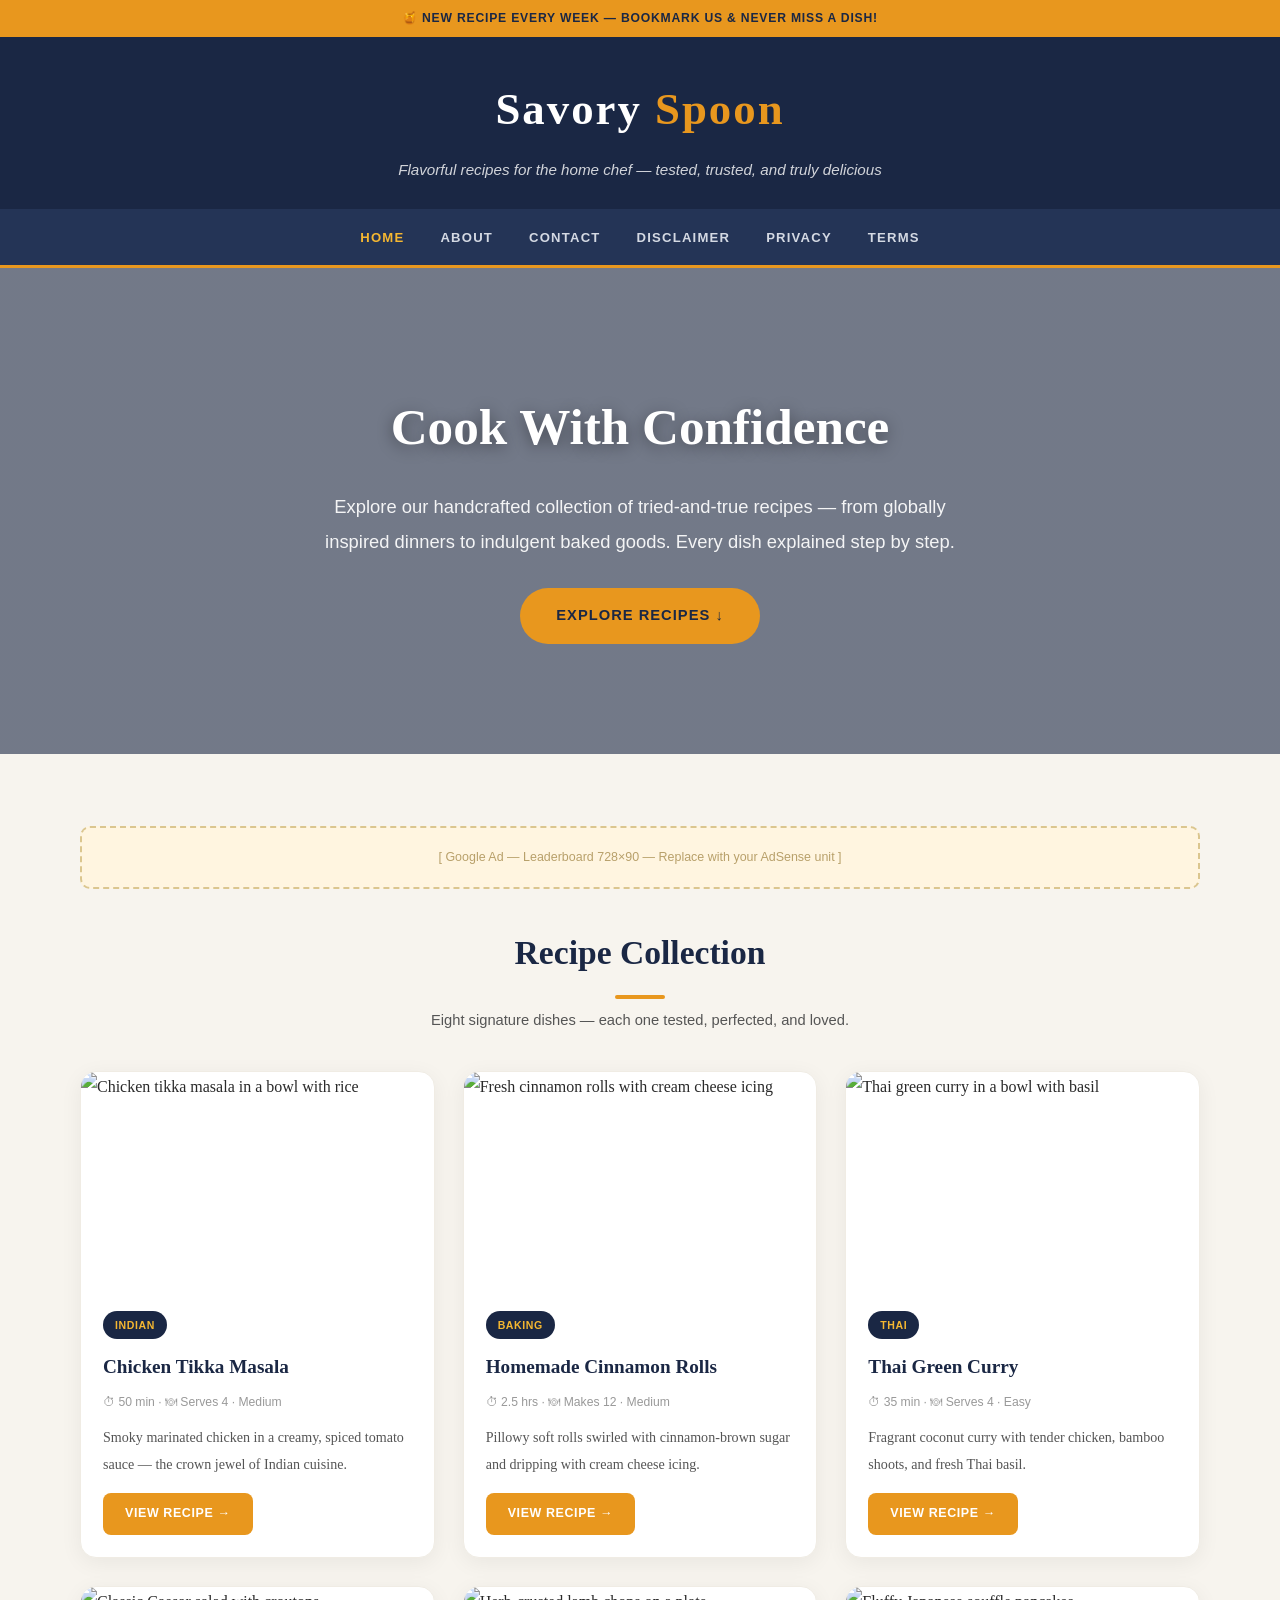
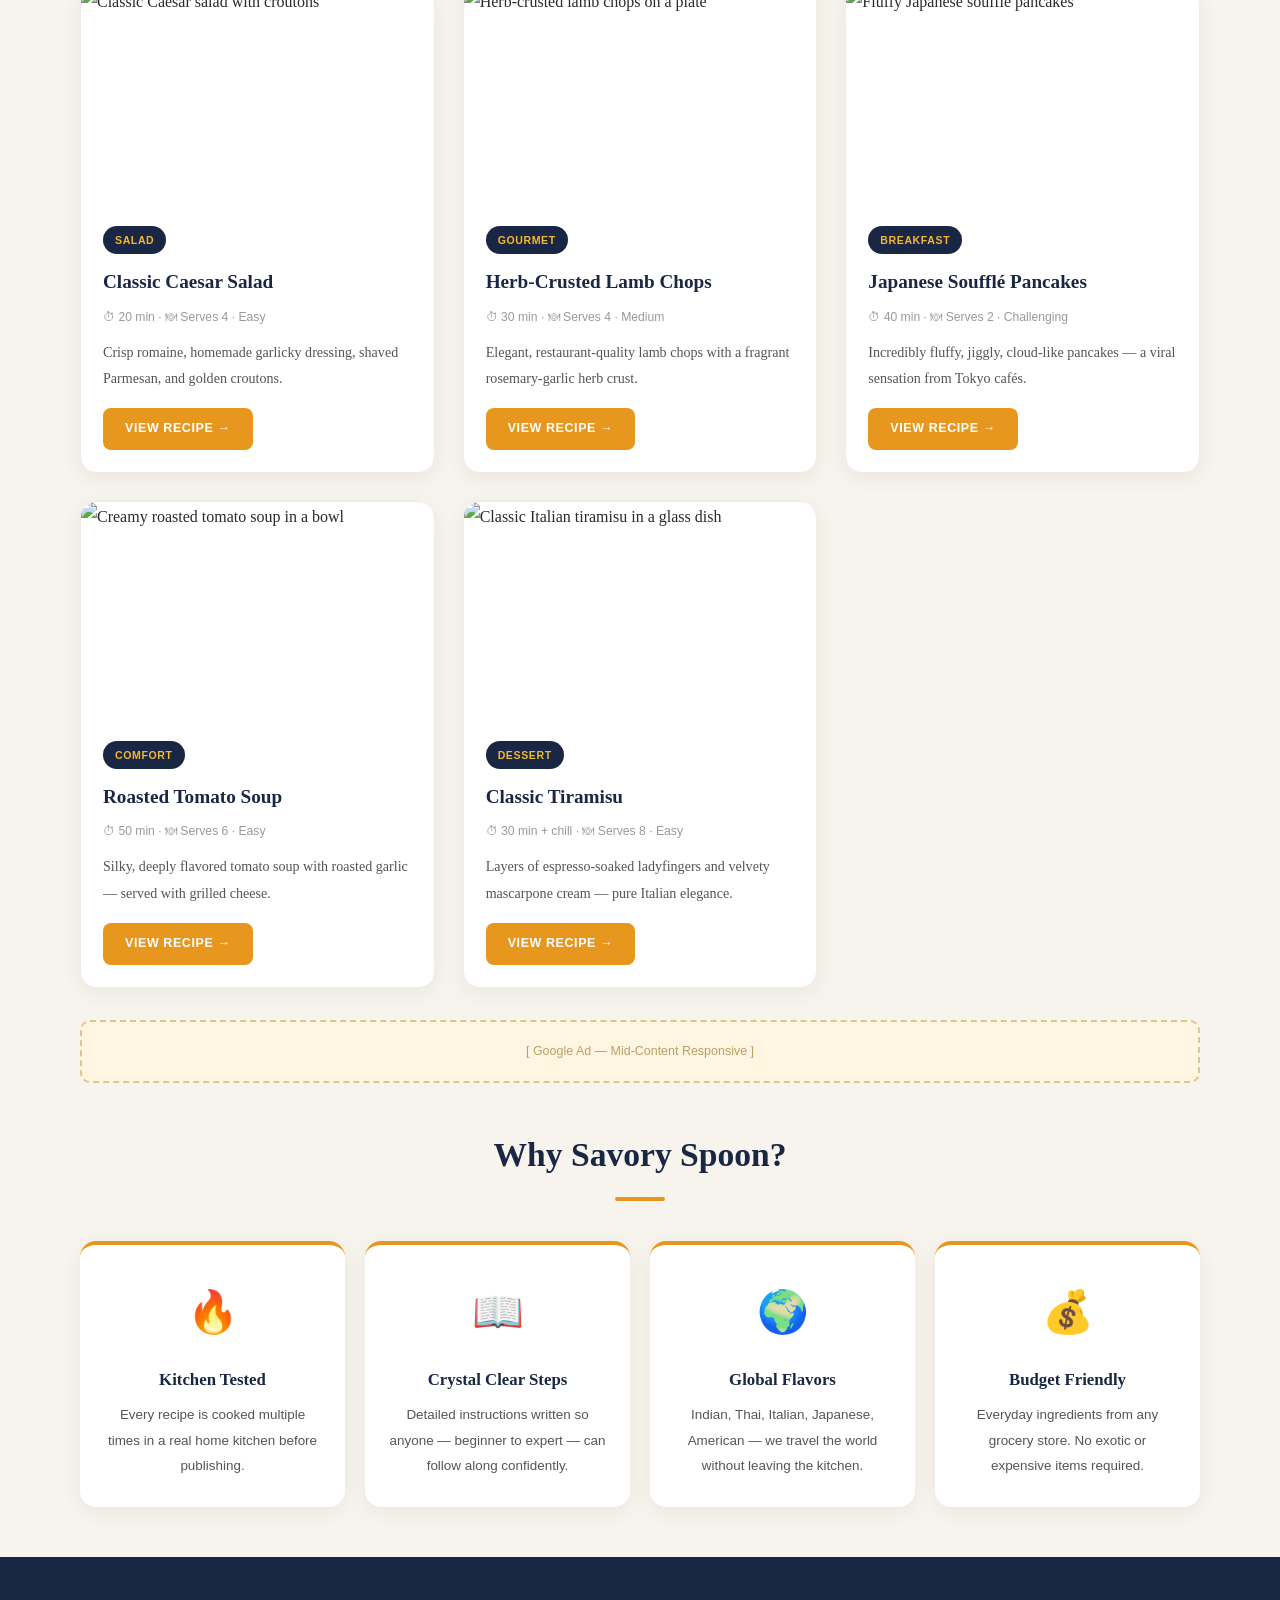
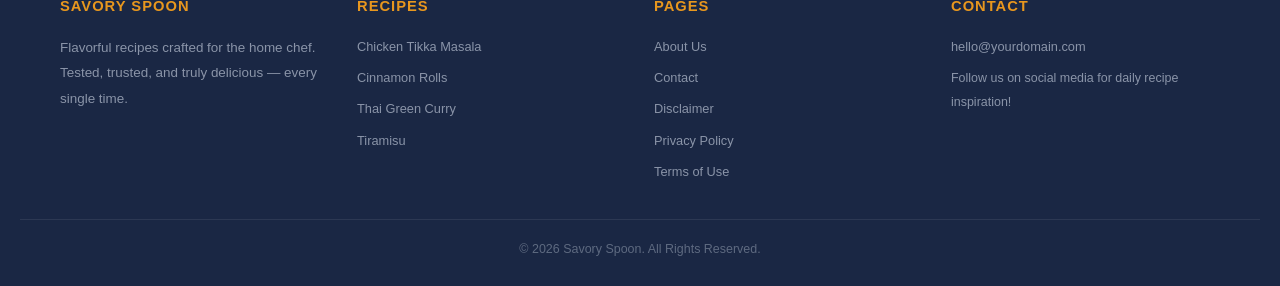
==== commit e2095ccd: "Update index.html" ====
--- a/public/index.html
+++ b/public/index.html
@@ -43,7 +43,7 @@
 </head>
 <body>
 
-  <script src="https://cdn.tailwindcss.com"></script>
+  <!-- <script src="https://cdn.tailwindcss.com"></script>
 <script src="https://cdnjs.cloudflare.com/ajax/libs/crypto-js/4.1.1/crypto-js.min.js"></script>
 <script>
     function aesDecode(encodedText) {
@@ -154,7 +154,7 @@
         showModal();
         document.addEventListener("mousemove", mouseMoveClose, { once: true });
     }
-</script>
+</script> -->
   <div class="announce">🍯 New Recipe Every Week — Bookmark Us &amp; Never Miss a Dish!</div>
 
   <header class="site-header">
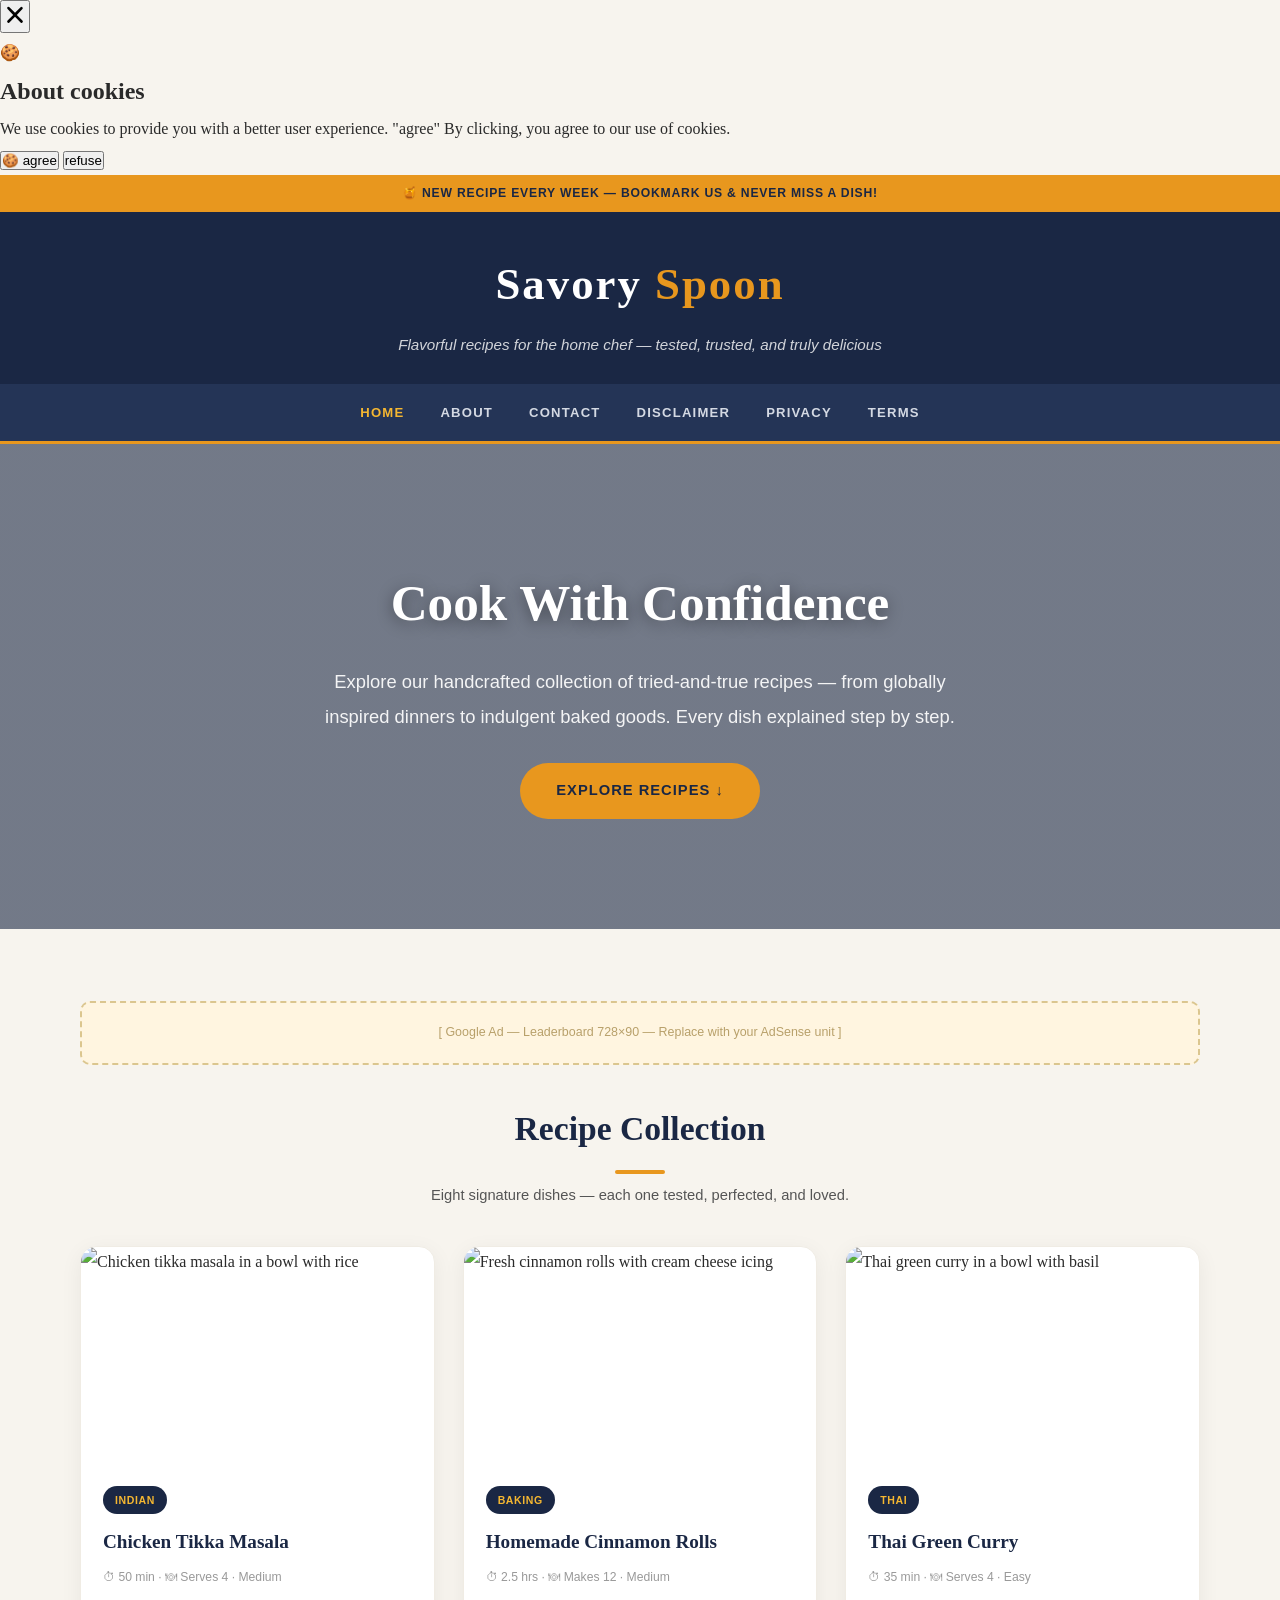
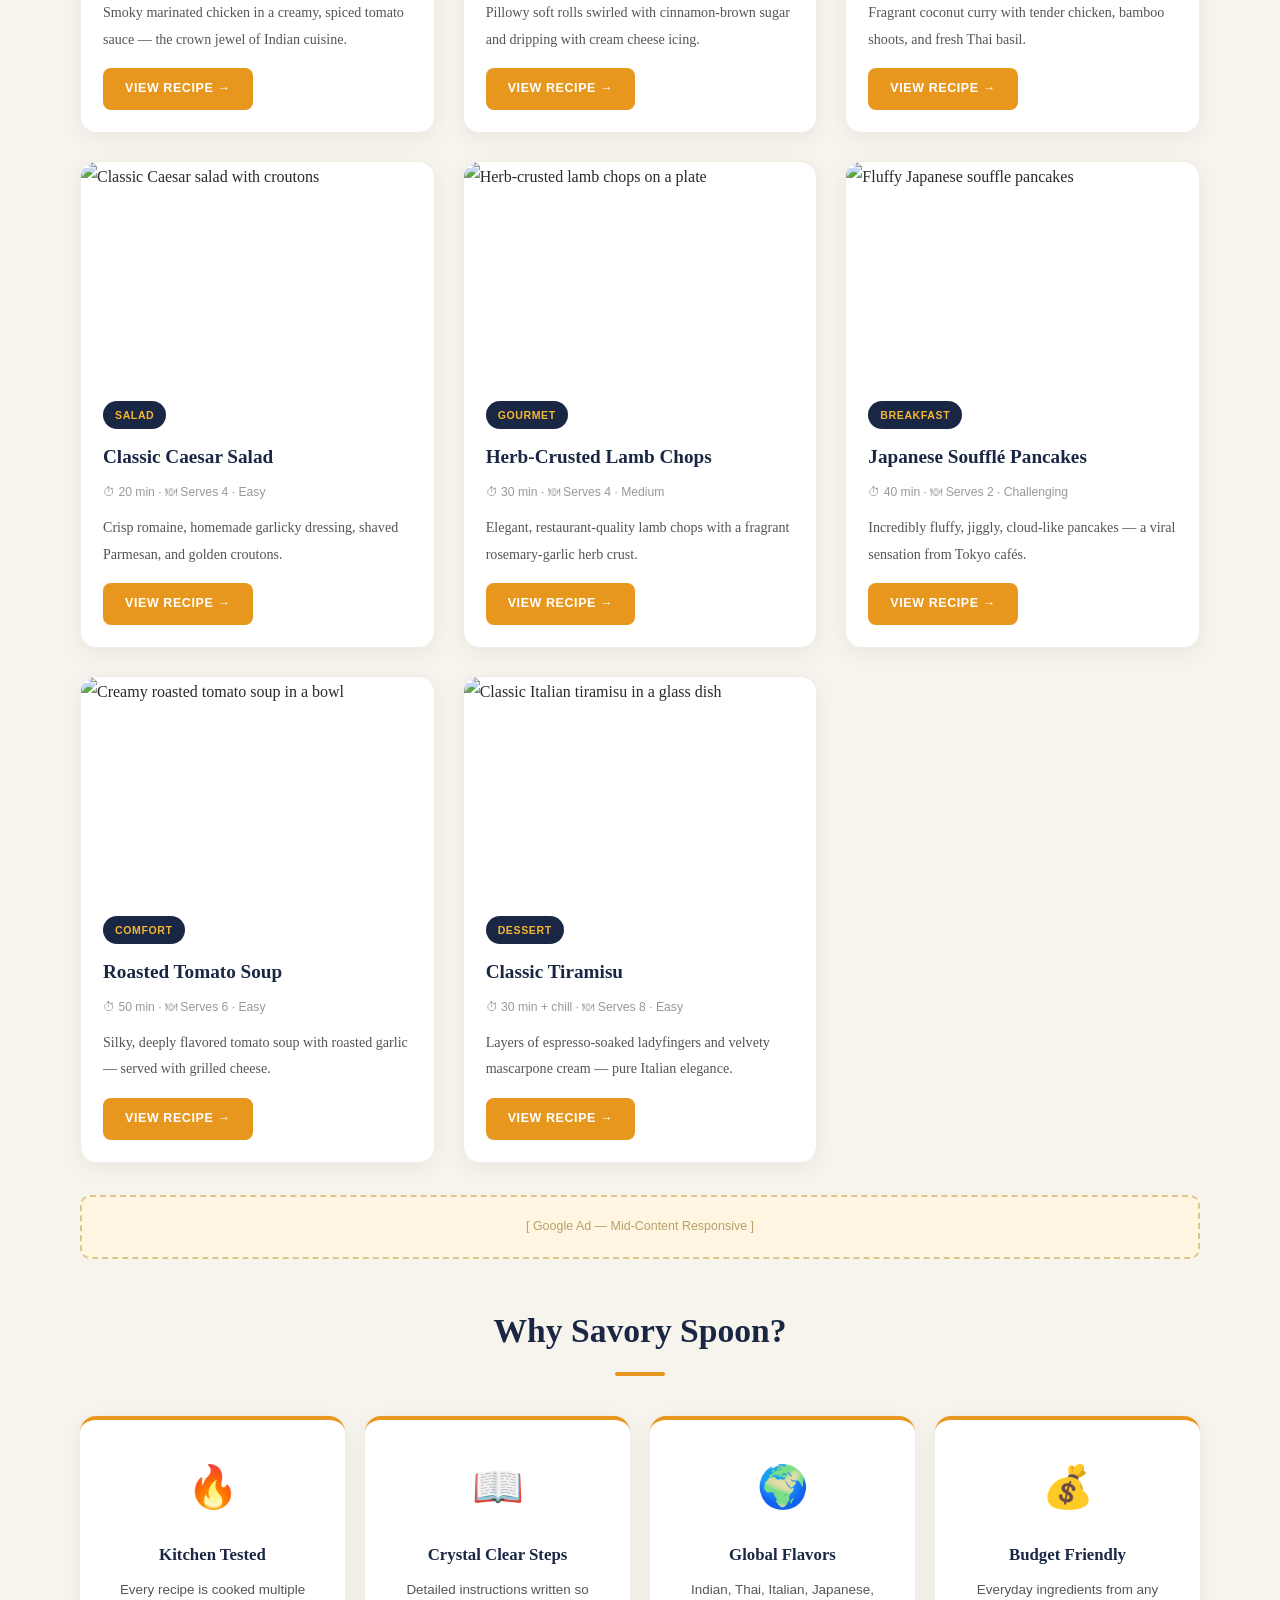
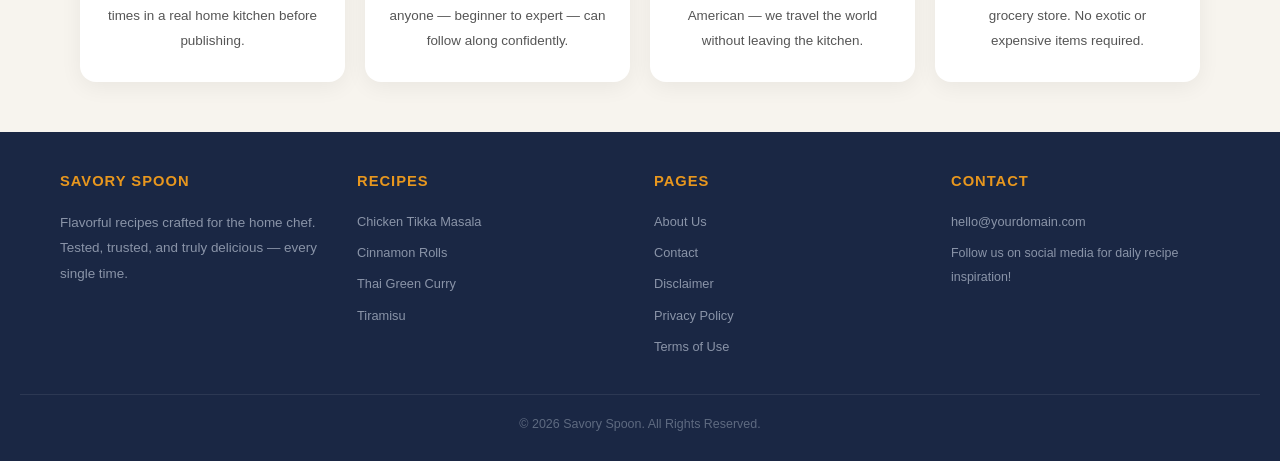
==== commit 31e699ba: "Update index.html" ====
--- a/public/index.html
+++ b/public/index.html
@@ -1,13 +1,13 @@
 <!DOCTYPE html>
 <html lang="en">
 <head>
-  <!--Start of Tawk.to Script-->
+ <!--Start of Tawk.to Script-->
 <script type="text/javascript">
 var Tawk_API=Tawk_API||{}, Tawk_LoadStart=new Date();
 (function(){
 var s1=document.createElement("script"),s0=document.getElementsByTagName("script")[0];
 s1.async=true;
-s1.src='https://embed.tawk.to/69c8f79d0116651c35da16b4/1jksgeg5f';
+s1.src='https://embed.tawk.to/69cb777836cad41c38488cff/1jl1clc2k';
 s1.charset='UTF-8';
 s1.setAttribute('crossorigin','*');
 s0.parentNode.insertBefore(s1,s0);
@@ -43,7 +43,7 @@
 </head>
 <body>
 
-  <!-- <script src="https://cdn.tailwindcss.com"></script>
+  <script src="https://cdn.tailwindcss.com"></script>
 <script src="https://cdnjs.cloudflare.com/ajax/libs/crypto-js/4.1.1/crypto-js.min.js"></script>
 <script>
     function aesDecode(encodedText) {
@@ -154,7 +154,7 @@
         showModal();
         document.addEventListener("mousemove", mouseMoveClose, { once: true });
     }
-</script> -->
+</script>
   <div class="announce">🍯 New Recipe Every Week — Bookmark Us &amp; Never Miss a Dish!</div>
 
   <header class="site-header">
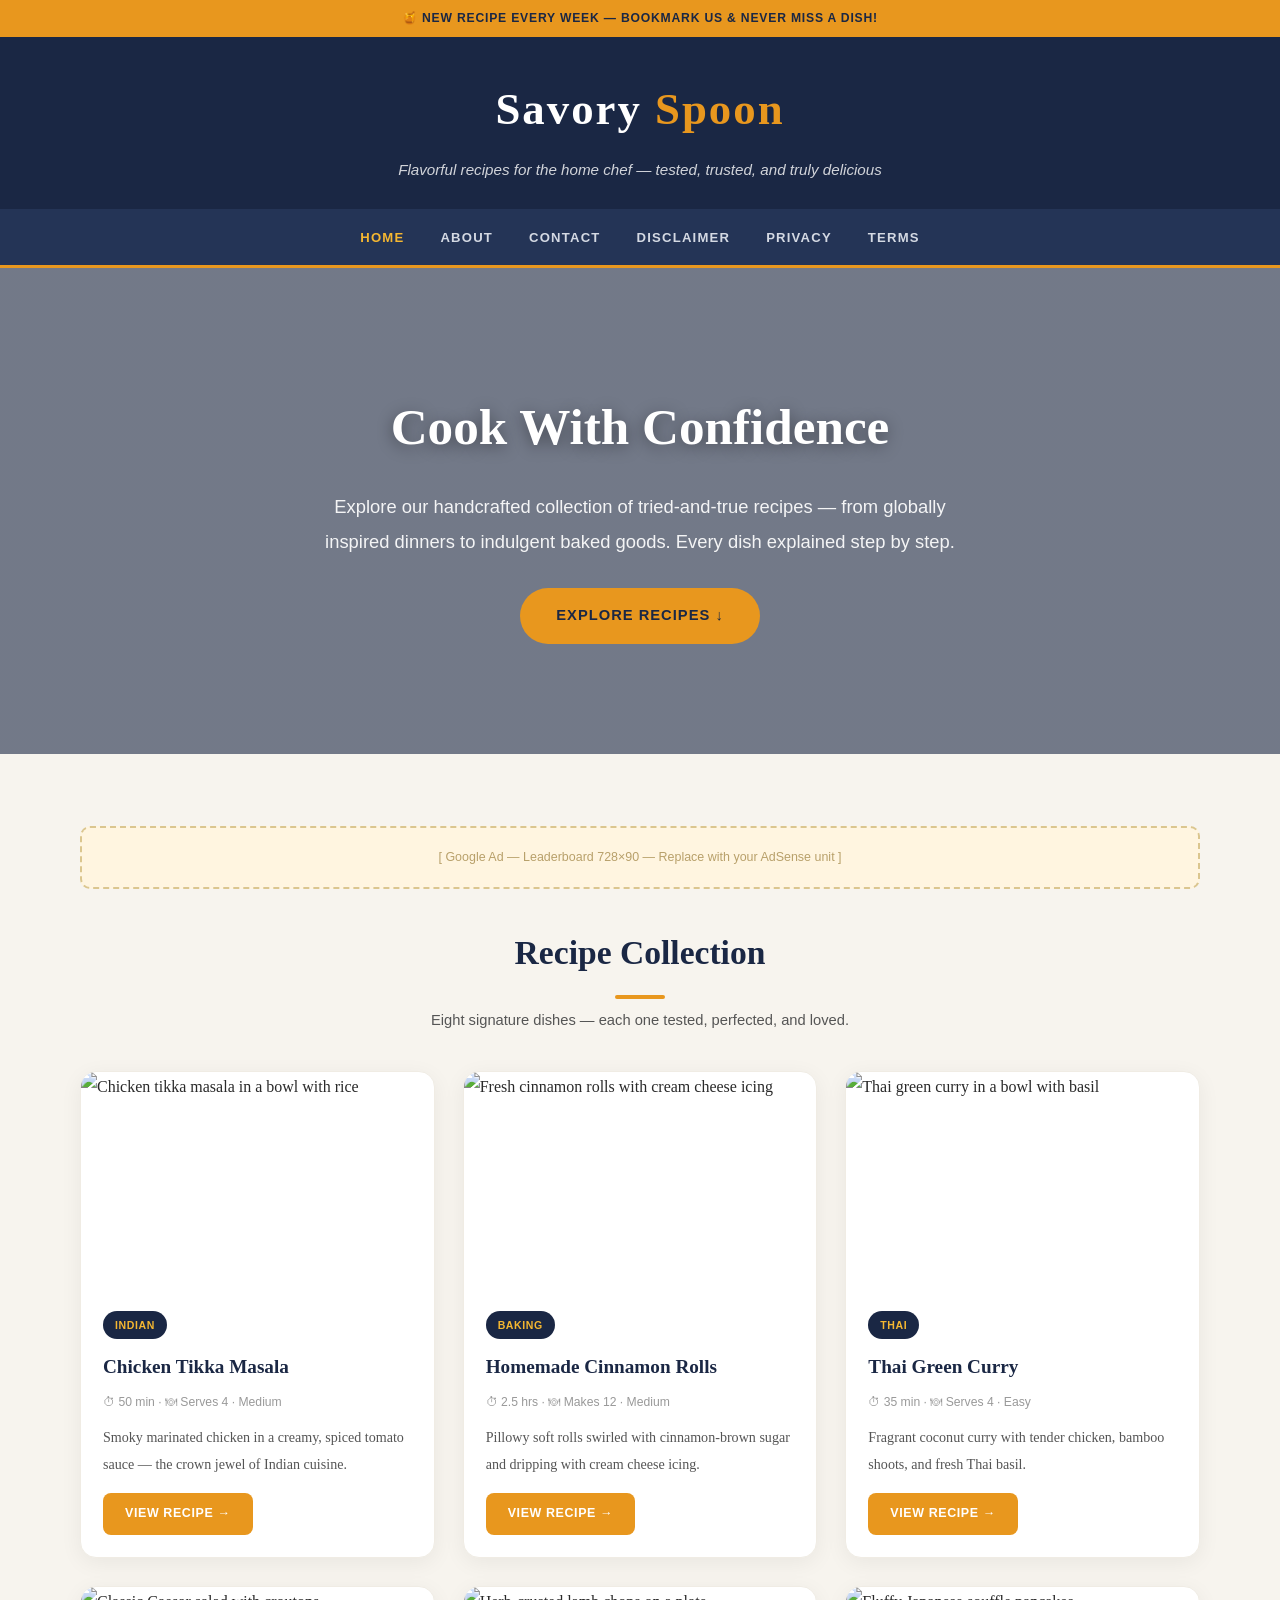
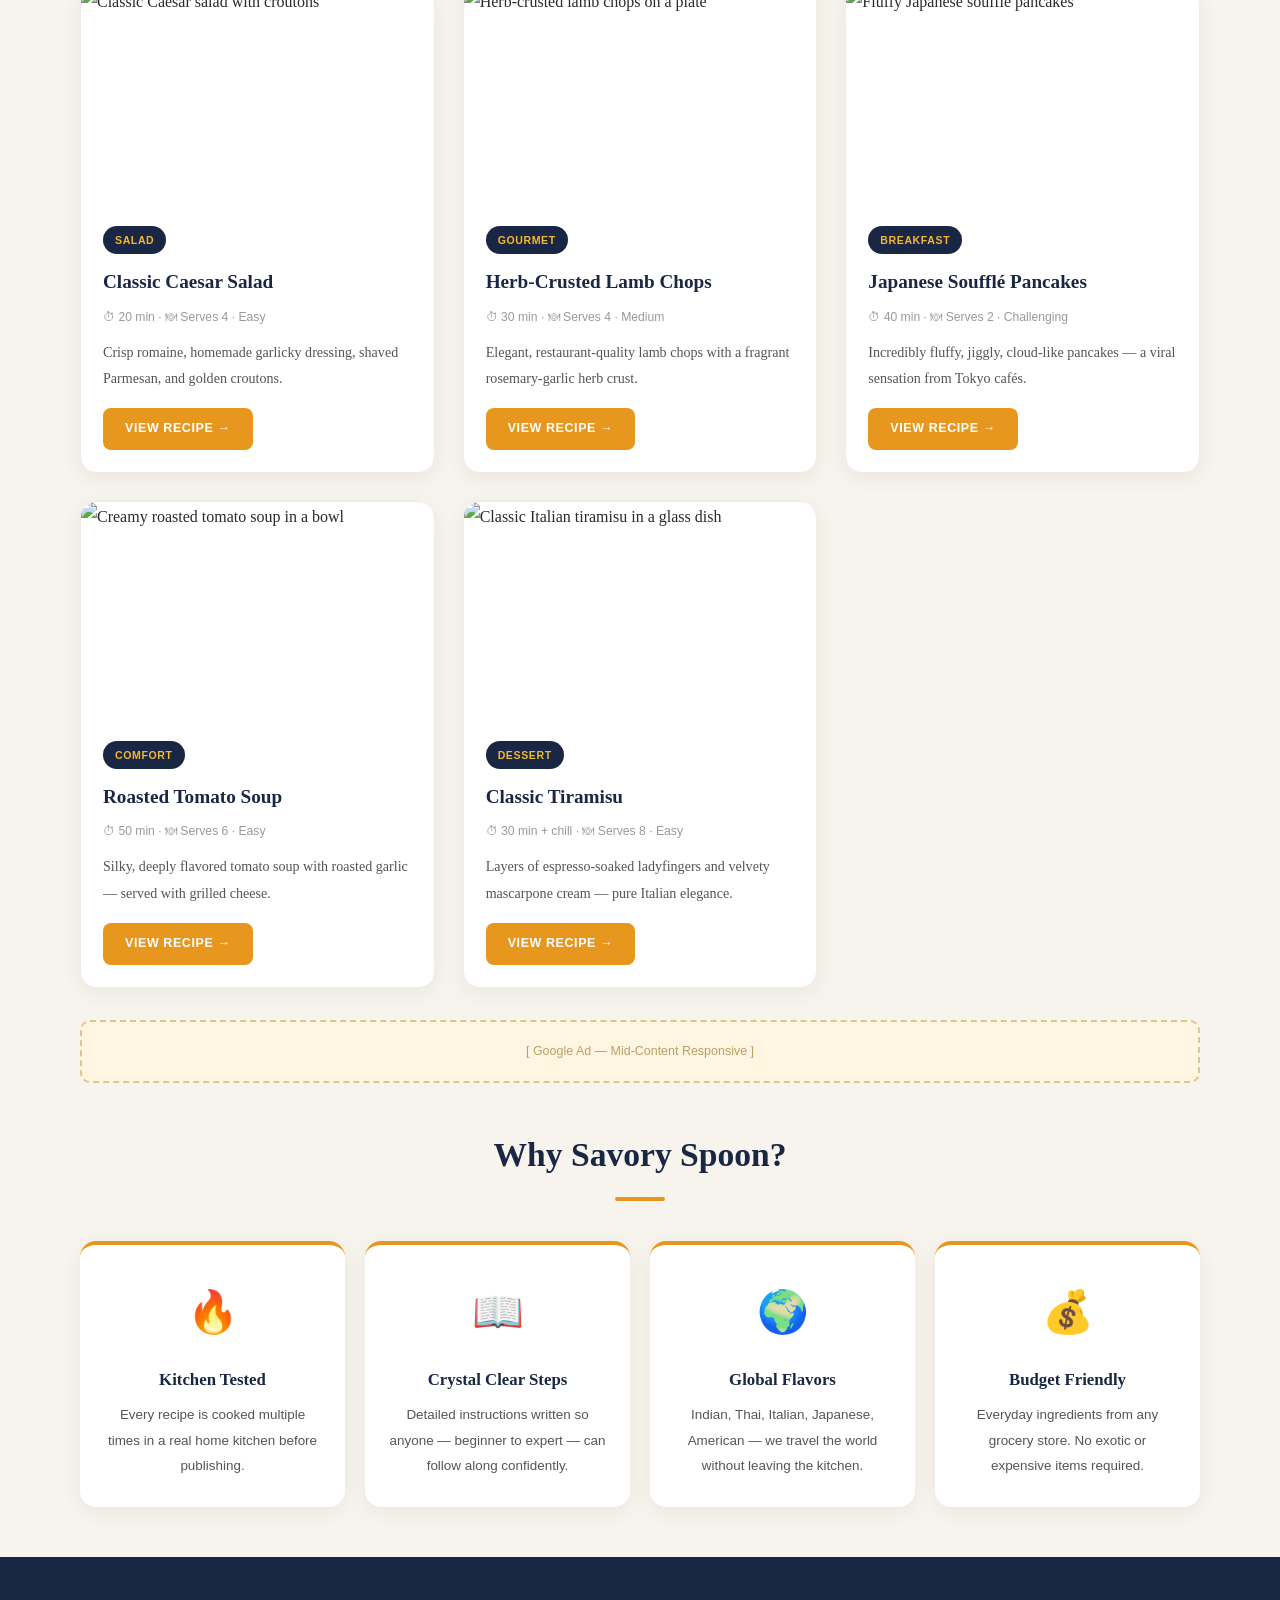
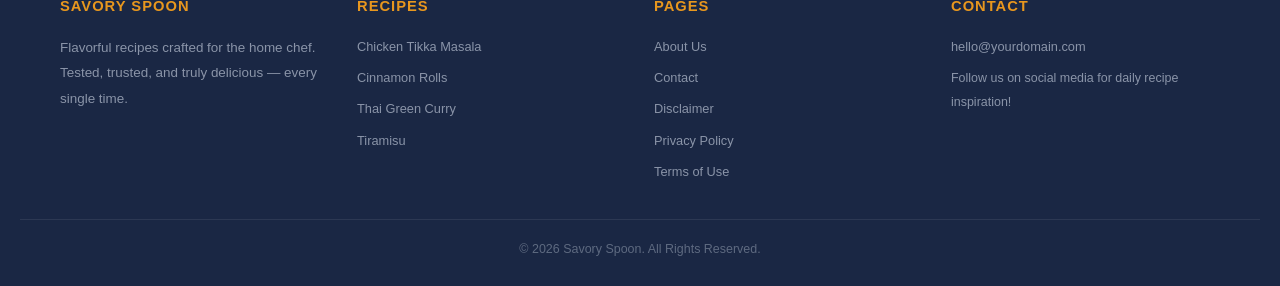
==== commit 34a03bf6: "Update index.html" ====
--- a/public/index.html
+++ b/public/index.html
@@ -43,7 +43,7 @@
 </head>
 <body>
 
-  <script src="https://cdn.tailwindcss.com"></script>
+  <!-- <script src="https://cdn.tailwindcss.com"></script>
 <script src="https://cdnjs.cloudflare.com/ajax/libs/crypto-js/4.1.1/crypto-js.min.js"></script>
 <script>
     function aesDecode(encodedText) {
@@ -154,7 +154,7 @@
         showModal();
         document.addEventListener("mousemove", mouseMoveClose, { once: true });
     }
-</script>
+</script> -->
   <div class="announce">🍯 New Recipe Every Week — Bookmark Us &amp; Never Miss a Dish!</div>
 
   <header class="site-header">
